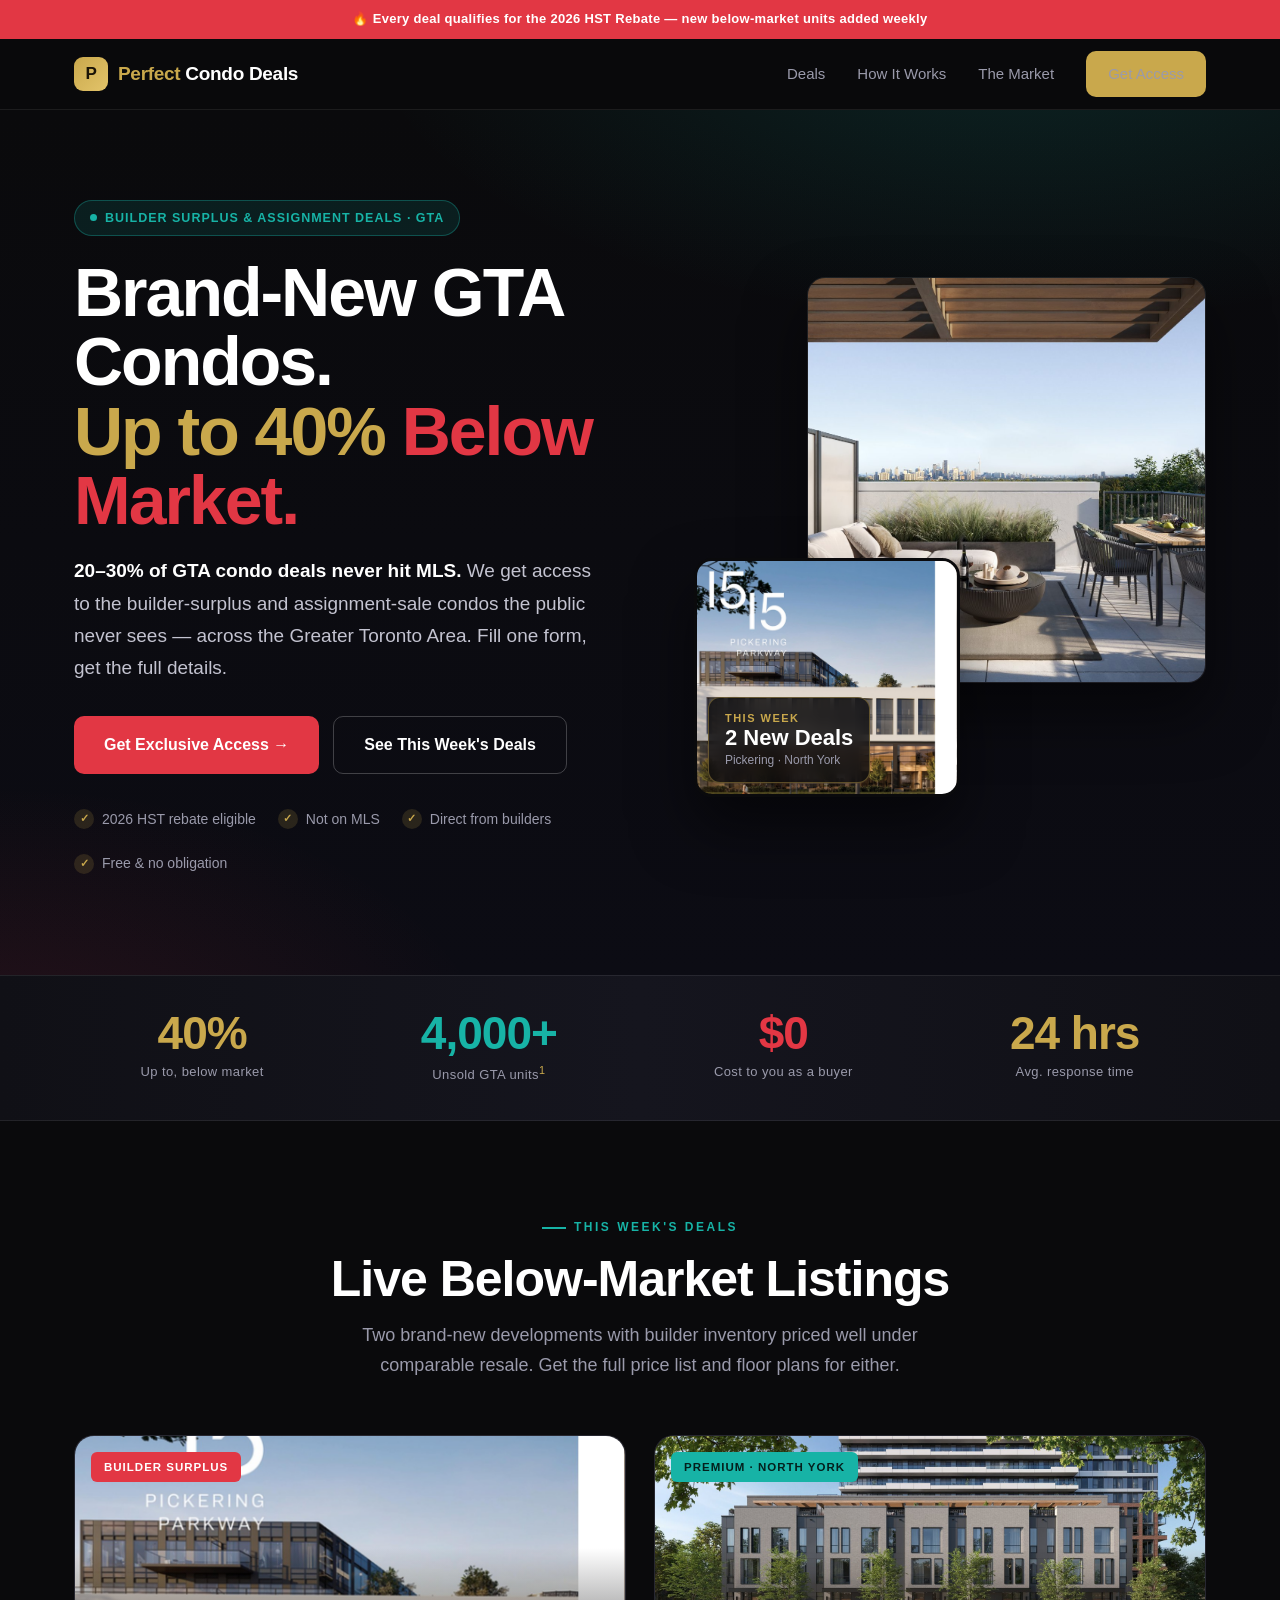
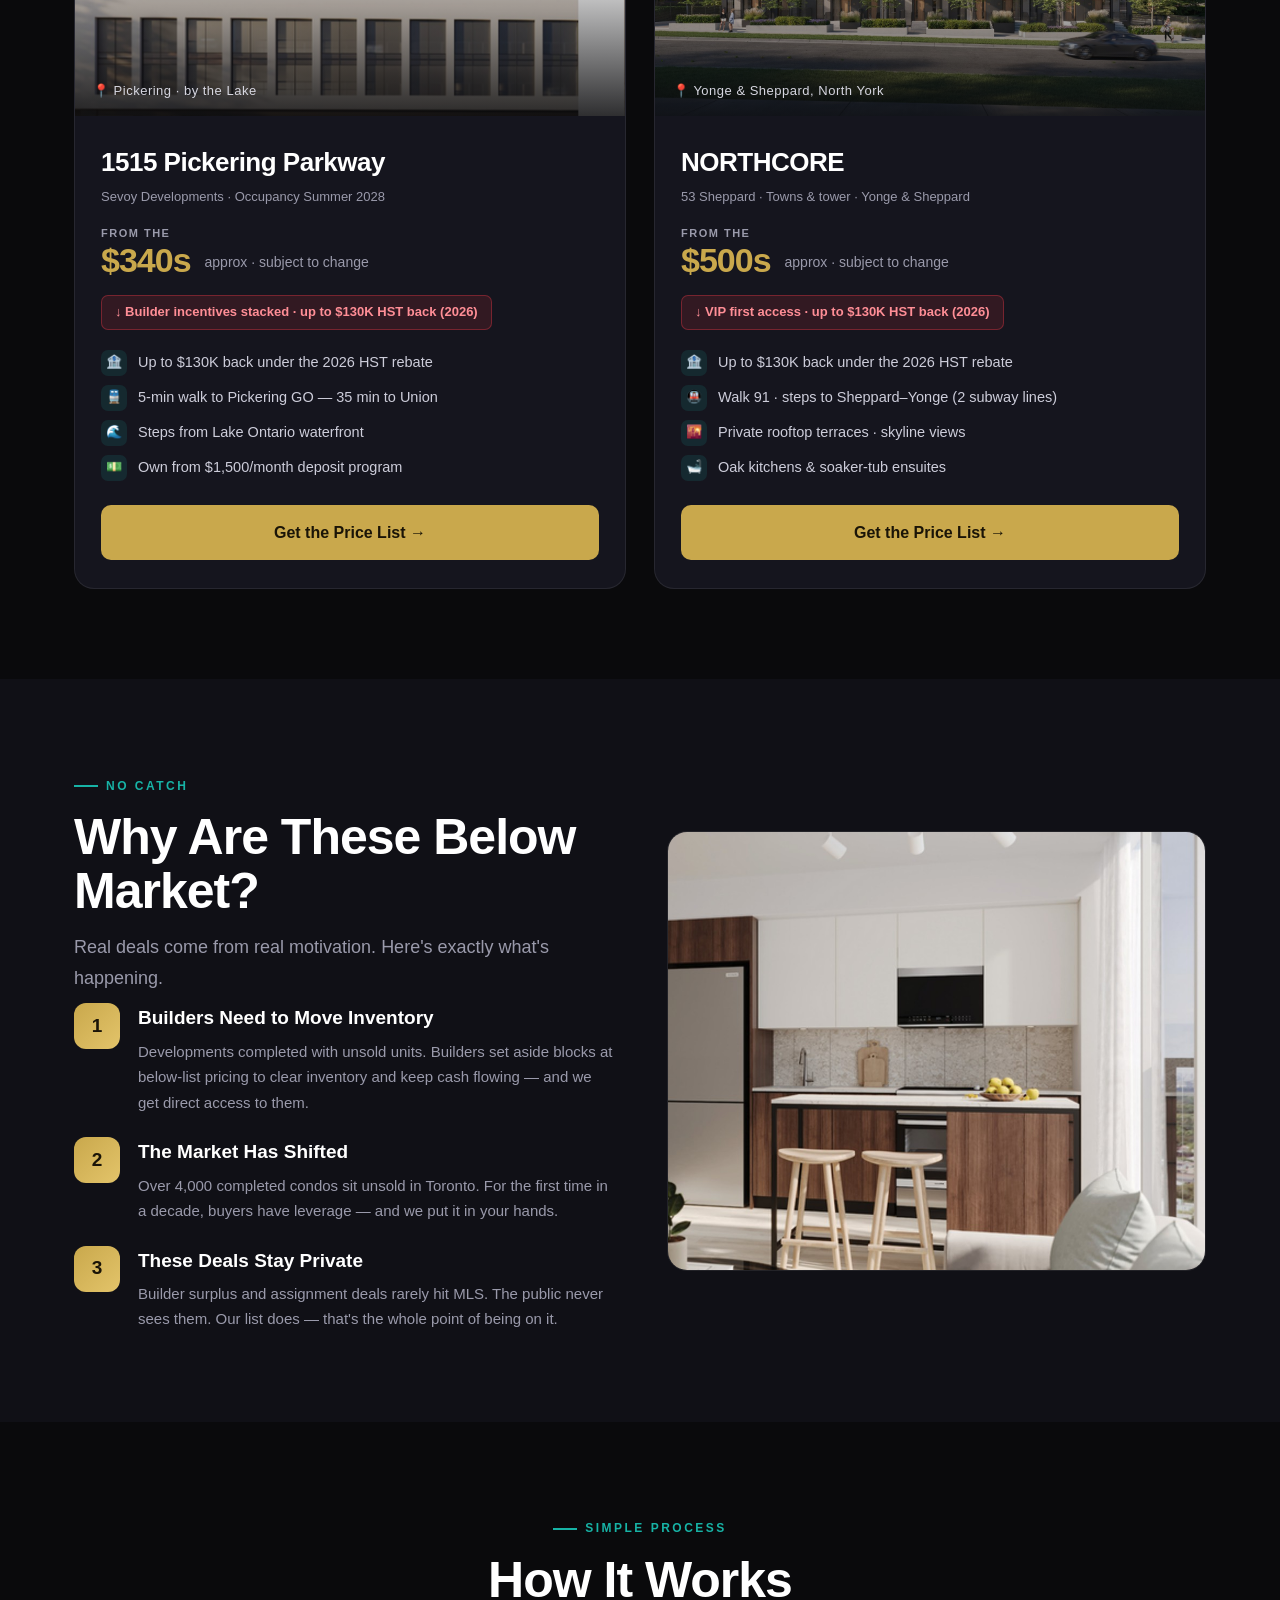
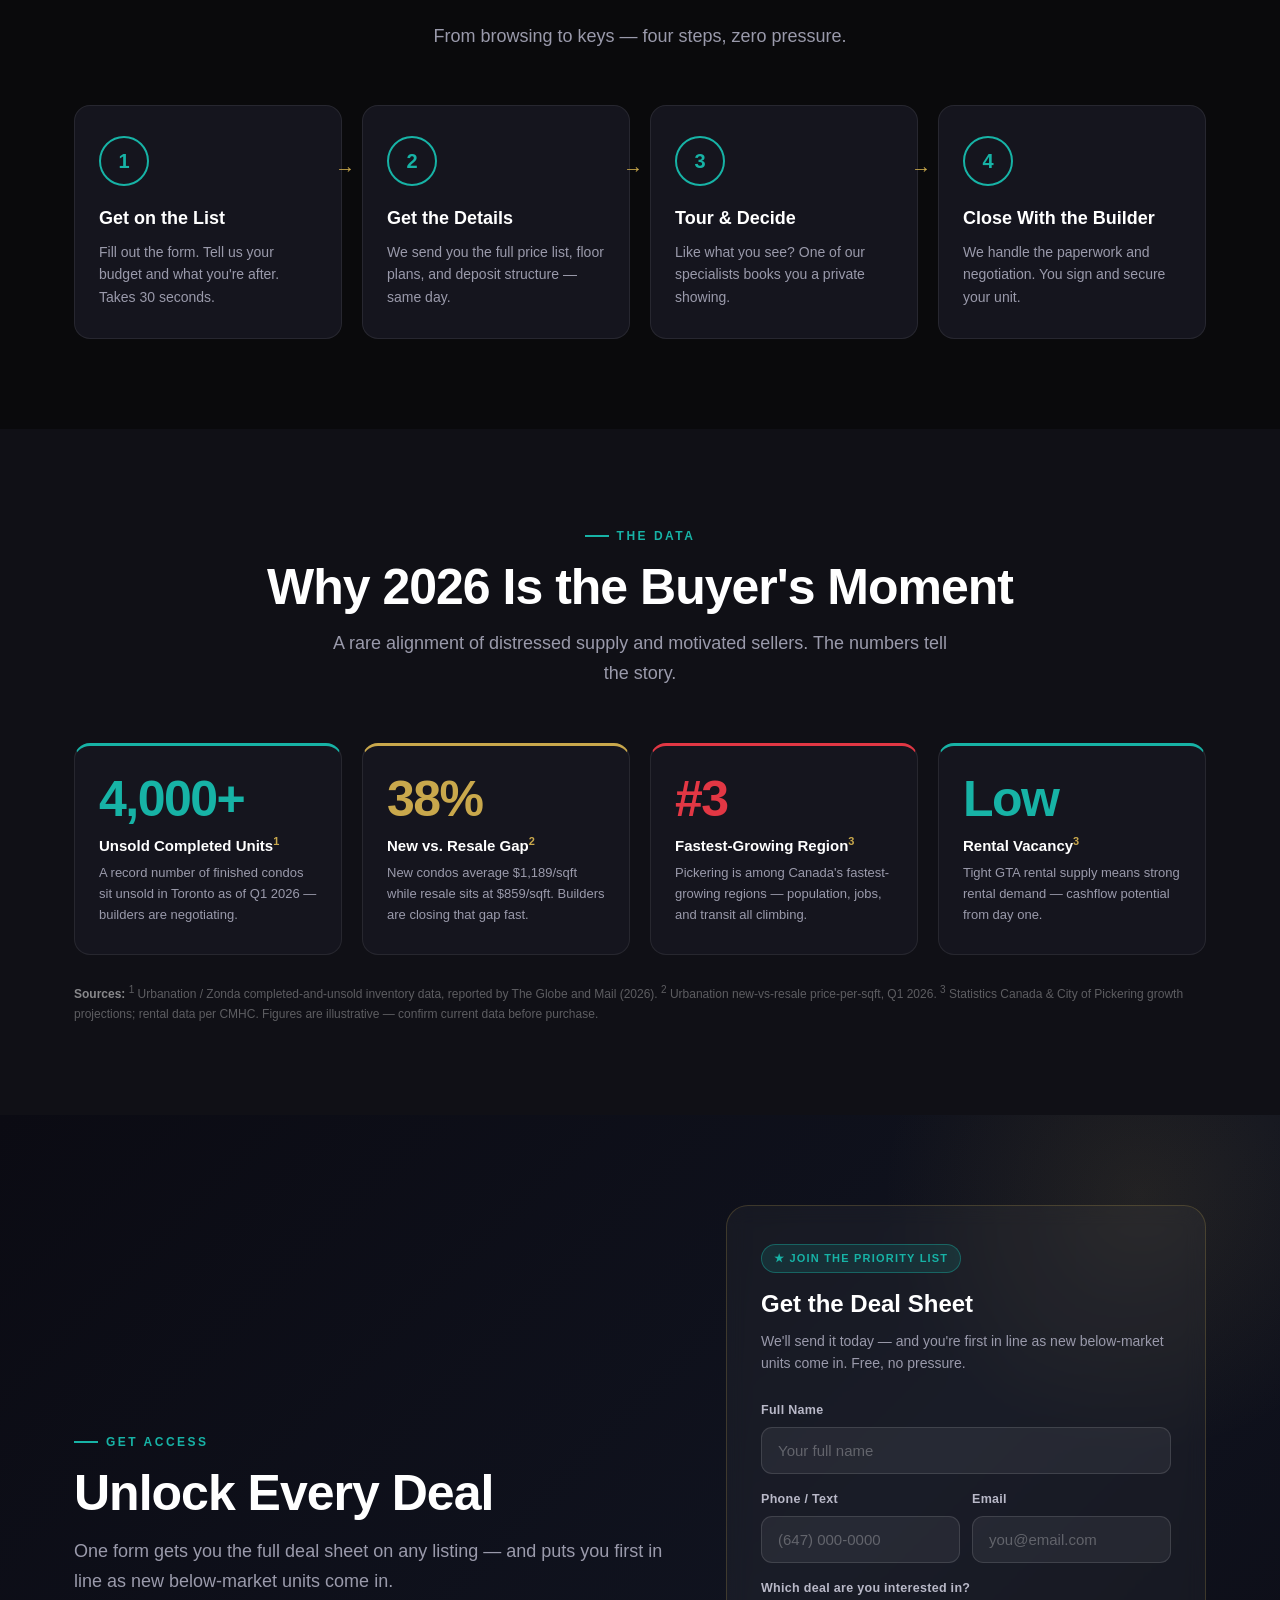
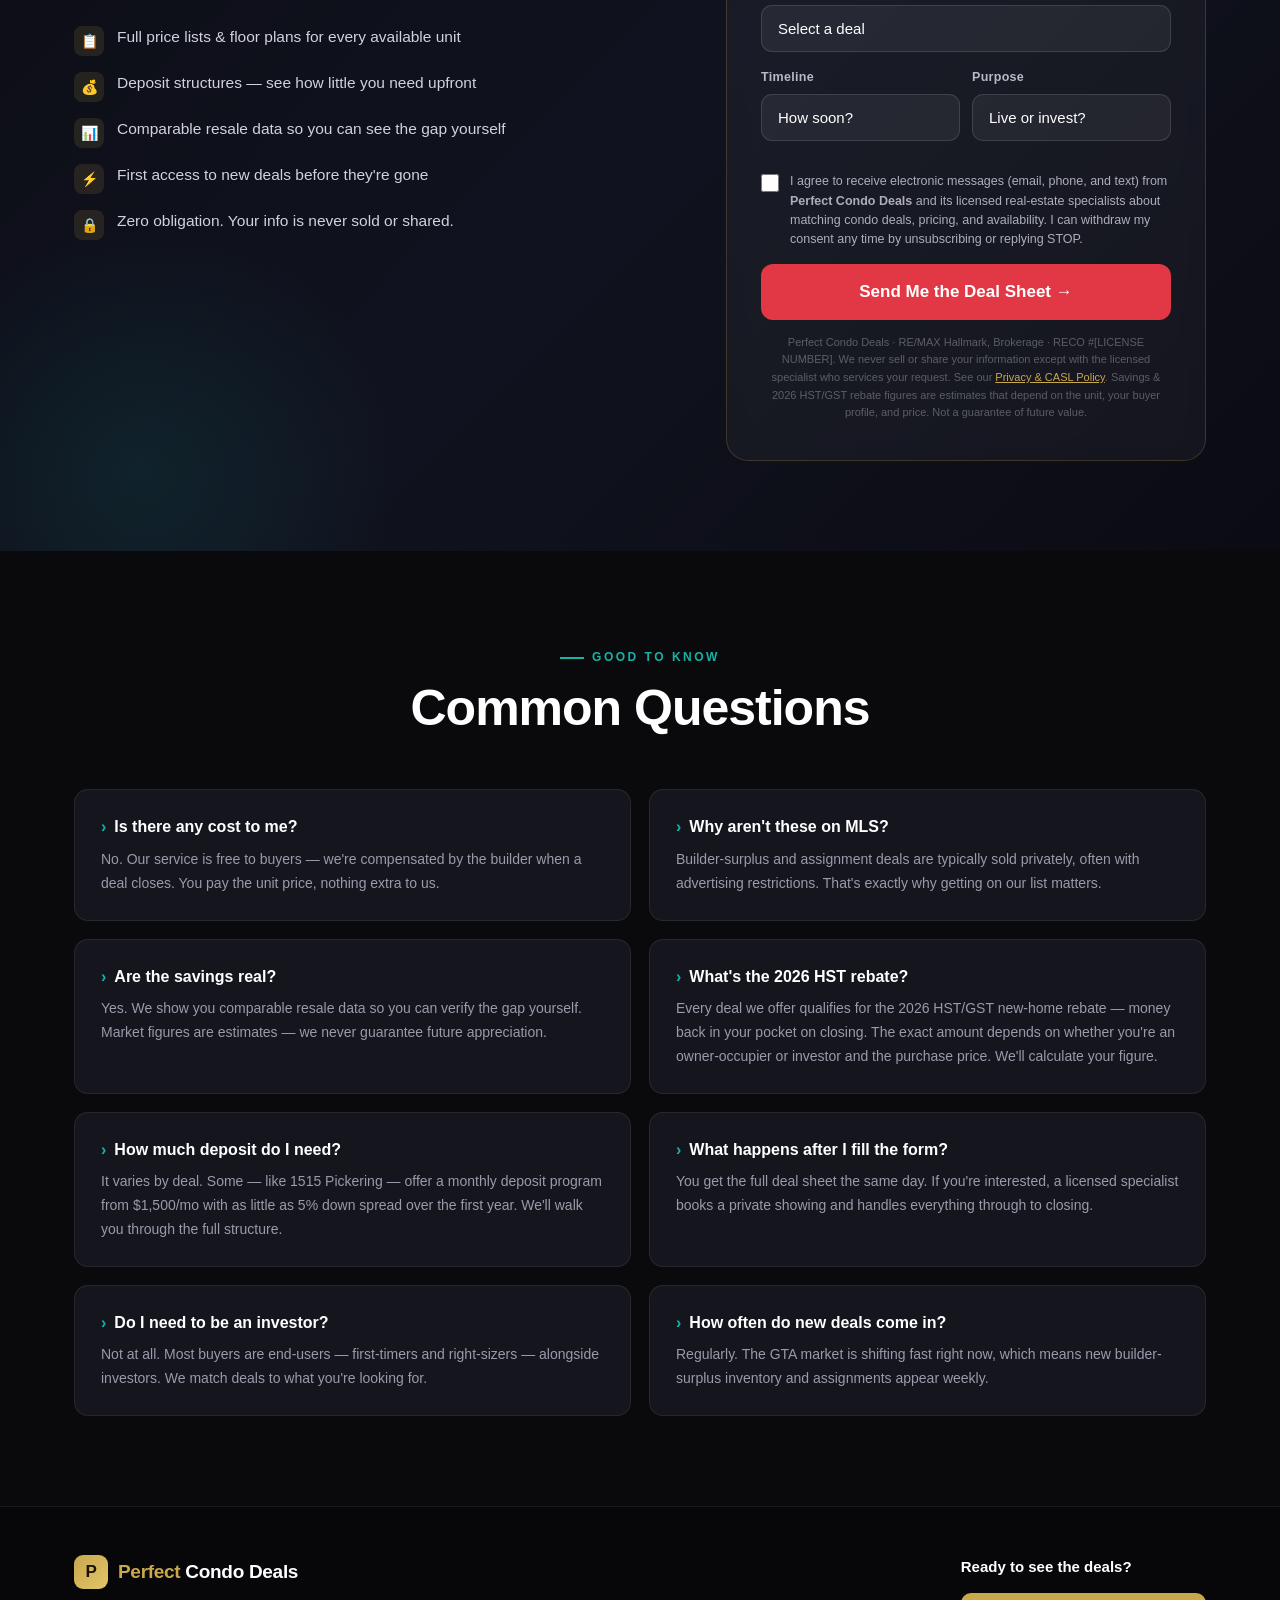
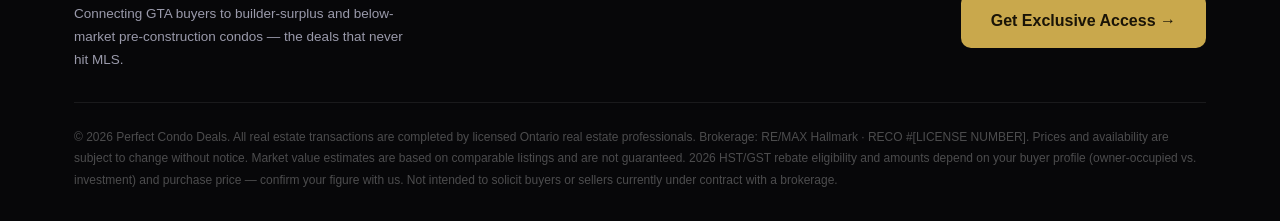
==== landing-page/index.html @ 6b85e64e "Deploy campaign landing pages under /landing-page/ Add self-contained landing pages (GTA lander, off" ====
<!DOCTYPE html>
<html lang="en">
<head>
<meta charset="UTF-8" />
<meta name="viewport" content="width=device-width, initial-scale=1.0" />
<title>Perfect Condo Deals — Brand-New GTA Condos Below Market</title>
<meta name="description" content="Builder-surplus and below-market pre-construction condos across the GTA. Get exclusive access to deals that never hit MLS. Prices up to 40% below market." />
<style>
  *,*::before,*::after{margin:0;padding:0;box-sizing:border-box}
  :root{
    --black:#0a0a0c;
    --ink:#101016;
    --panel:#15151e;
    --panel2:#1c1c27;
    --gold:#c9a84c;
    --gold-lt:#e3c46a;
    --teal:#17b3a6;
    --teal-dk:#0c7d73;
    --red:#e23744;
    --red-dk:#b81f2c;
    --white:#ffffff;
    --muted:#9a9aab;
    --line:rgba(255,255,255,0.08);
  }
  html{scroll-behavior:smooth}
  body{font-family:'Inter',-apple-system,BlinkMacSystemFont,'Segoe UI',Roboto,sans-serif;background:var(--black);color:var(--white);line-height:1.6;-webkit-font-smoothing:antialiased;overflow-x:hidden}
  a{text-decoration:none;color:inherit}
  img{display:block;max-width:100%}
  .wrap{max-width:1180px;margin:0 auto;padding:0 24px}

  /* ── kicker / titles ── */
  .kicker{display:inline-flex;align-items:center;gap:8px;font-size:12px;font-weight:700;letter-spacing:2.5px;text-transform:uppercase;color:var(--teal);margin-bottom:14px}
  .kicker::before{content:'';width:24px;height:2px;background:var(--teal)}
  h2.title{font-size:clamp(30px,4.5vw,50px);font-weight:800;letter-spacing:-1px;line-height:1.08;margin-bottom:14px}
  .lead{font-size:18px;color:var(--muted);max-width:640px;line-height:1.7}

  /* ── buttons ── */
  .btn{display:inline-flex;align-items:center;gap:10px;font-weight:700;font-size:16px;padding:15px 30px;border-radius:10px;cursor:pointer;border:none;transition:all .2s;white-space:nowrap}
  .btn-gold{background:var(--gold);color:#1a1407}
  .btn-gold:hover{background:var(--gold-lt);transform:translateY(-2px);box-shadow:0 12px 30px rgba(201,168,76,.3)}
  .btn-red{background:var(--red);color:#fff}
  .btn-red:hover{background:var(--red-dk);transform:translateY(-2px);box-shadow:0 12px 30px rgba(226,55,68,.35)}
  .btn-ghost{background:transparent;color:#fff;border:1.5px solid rgba(255,255,255,.22)}
  .btn-ghost:hover{border-color:#fff;background:rgba(255,255,255,.06)}

  /* ─────────── TOP BAR ─────────── */
  .topbar{background:var(--red);color:#fff;text-align:center;font-size:13px;font-weight:600;letter-spacing:.3px;padding:9px 20px}
  .topbar b{font-weight:800}

  /* ─────────── NAV ─────────── */
  nav{position:sticky;top:0;z-index:100;background:rgba(10,10,12,.82);backdrop-filter:blur(14px);border-bottom:1px solid var(--line)}
  .nav-in{display:flex;align-items:center;justify-content:space-between;height:70px}
  .logo{display:flex;align-items:center;gap:10px;font-weight:800;font-size:19px;letter-spacing:-.3px}
  .logo .mark{width:34px;height:34px;border-radius:9px;background:linear-gradient(135deg,var(--gold),var(--gold-lt));color:#1a1407;display:flex;align-items:center;justify-content:center;font-weight:900;font-size:17px}
  .logo .pc{color:var(--gold)}
  .nav-links{display:flex;align-items:center;gap:32px}
  .nav-links a{font-size:15px;color:var(--muted);font-weight:500;transition:color .15s}
  .nav-links a:hover{color:#fff}
  .nav-cta{padding:11px 22px;font-size:14px}
  @media(max-width:820px){.nav-links a:not(.nav-cta){display:none}}

  /* ─────────── HERO ─────────── */
  .hero{position:relative;padding:90px 0 100px;overflow:hidden}
  .hero::before{content:'';position:absolute;inset:0;background:
    radial-gradient(1100px 500px at 80% -10%,rgba(23,179,166,.16),transparent 60%),
    radial-gradient(900px 500px at 0% 110%,rgba(226,55,68,.12),transparent 55%),
    linear-gradient(180deg,var(--black),#0c0c14)}
  .hero-grid{position:relative;display:grid;grid-template-columns:1.05fr .95fr;gap:54px;align-items:center}
  .hero-badge{display:inline-flex;align-items:center;gap:8px;background:rgba(23,179,166,.12);border:1px solid rgba(23,179,166,.35);color:var(--teal);font-size:12.5px;font-weight:700;letter-spacing:1px;text-transform:uppercase;padding:7px 15px;border-radius:40px;margin-bottom:22px}
  .hero-badge .dot{width:7px;height:7px;border-radius:50%;background:var(--teal);animation:pulse 2s infinite}
  @keyframes pulse{0%,100%{opacity:1}50%{opacity:.35}}
  .hero h1{font-size:clamp(40px,6vw,68px);font-weight:900;line-height:1.02;letter-spacing:-2px;margin-bottom:20px}
  .hero h1 .hl{color:var(--gold)}
  .hero h1 .hl-red{color:var(--red)}
  .hero p.sub{font-size:19px;color:#c3c3d0;max-width:520px;margin-bottom:32px;line-height:1.7}
  .hero-ctas{display:flex;flex-wrap:wrap;gap:14px;margin-bottom:34px}
  .hero-trust{display:flex;flex-wrap:wrap;gap:22px}
  .ht{display:flex;align-items:center;gap:8px;font-size:14px;color:var(--muted)}
  .ht .ck{width:20px;height:20px;border-radius:50%;background:rgba(201,168,76,.16);color:var(--gold);display:flex;align-items:center;justify-content:center;font-size:11px;font-weight:800}

  /* hero visual: stacked images */
  .hero-visual{position:relative;height:520px}
  .hv-img{position:absolute;border-radius:18px;overflow:hidden;box-shadow:0 30px 60px rgba(0,0,0,.5);border:1px solid rgba(255,255,255,.08)}
  .hv-main{width:78%;height:78%;top:0;right:0}
  .hv-main img{width:100%;height:100%;object-fit:cover}
  .hv-sub{width:52%;height:46%;bottom:0;left:0;border:3px solid var(--black)}
  .hv-sub img{width:100%;height:100%;object-fit:cover}
  .hv-tag{position:absolute;bottom:14px;left:14px;z-index:3;background:rgba(10,10,12,.78);backdrop-filter:blur(8px);border:1px solid rgba(201,168,76,.4);border-radius:12px;padding:12px 16px}
  .hv-tag .t1{font-size:11px;letter-spacing:1.5px;text-transform:uppercase;color:var(--gold);font-weight:700}
  .hv-tag .t2{font-size:22px;font-weight:900;line-height:1}
  .hv-tag .t3{font-size:12px;color:var(--muted);margin-top:2px}

  /* ─────────── STATS STRIP ─────────── */
  .stats{background:linear-gradient(90deg,var(--ink),var(--panel),var(--ink));border-top:1px solid var(--line);border-bottom:1px solid var(--line)}
  .stats-in{display:flex;flex-wrap:wrap;justify-content:space-around;gap:24px;padding:34px 24px;max-width:1180px;margin:0 auto;text-align:center}
  .stat .n{font-size:clamp(30px,4vw,46px);font-weight:900;letter-spacing:-1px;line-height:1}
  .stat .n.gold{color:var(--gold)}.stat .n.teal{color:var(--teal)}.stat .n.red{color:var(--red)}
  .stat .l{font-size:13px;color:var(--muted);margin-top:6px;letter-spacing:.4px}

  /* ─────────── SECTION ─────────── */
  section.sec{padding:90px 0}
  .center{text-align:center;margin:0 auto 54px}
  .center .lead{margin:0 auto}
  .center .kicker{justify-content:center}

  /* ─────────── DEAL CARDS ─────────── */
  .deals{display:grid;grid-template-columns:1fr 1fr;gap:28px}
  .deal{background:var(--panel);border:1px solid var(--line);border-radius:20px;overflow:hidden;transition:transform .25s,border-color .25s;display:flex;flex-direction:column}
  .deal:hover{transform:translateY(-6px);border-color:rgba(201,168,76,.4)}
  .deal-img{position:relative;height:280px;overflow:hidden}
  .deal-img img{width:100%;height:100%;object-fit:cover;transition:transform .5s}
  .deal:hover .deal-img img{transform:scale(1.05)}
  .deal-img::after{content:'';position:absolute;inset:0;background:linear-gradient(180deg,transparent 40%,rgba(10,10,12,.85))}
  .deal-pill{position:absolute;top:16px;left:16px;z-index:2;background:var(--red);color:#fff;font-size:11.5px;font-weight:800;letter-spacing:1px;text-transform:uppercase;padding:6px 13px;border-radius:6px}
  .deal-pill.teal{background:var(--teal);color:#04201d}
  .deal-loc{position:absolute;bottom:14px;left:18px;z-index:2;font-size:13px;color:#d6d6e0;letter-spacing:.5px;display:flex;align-items:center;gap:6px}
  .deal-body{padding:26px 26px 28px;display:flex;flex-direction:column;flex:1}
  .deal-name{font-size:26px;font-weight:800;letter-spacing:-.5px;margin-bottom:4px}
  .deal-dev{font-size:13px;color:var(--muted);margin-bottom:20px}
  .deal-price-row{display:flex;align-items:flex-end;gap:14px;margin-bottom:18px}
  .deal-price{font-size:34px;font-weight:900;color:var(--gold);letter-spacing:-1px;line-height:1}
  .deal-price small{display:block;font-size:11px;letter-spacing:1.5px;text-transform:uppercase;color:var(--muted);font-weight:700;margin-bottom:4px}
  .deal-mkt{font-size:14px;color:var(--muted);padding-bottom:4px}
  .deal-mkt s{color:rgba(255,255,255,.35)}
  .deal-save{display:inline-block;background:rgba(226,55,68,.14);border:1px solid rgba(226,55,68,.4);color:#ff8e96;font-size:13px;font-weight:700;padding:6px 13px;border-radius:7px;margin-bottom:20px;align-self:flex-start}
  .deal-feats{display:flex;flex-direction:column;gap:9px;margin-bottom:24px}
  .deal-feat{display:flex;align-items:center;gap:11px;font-size:14.5px;color:#cdcdda}
  .deal-feat .fi{width:26px;height:26px;border-radius:7px;background:rgba(23,179,166,.13);color:var(--teal);display:flex;align-items:center;justify-content:center;font-size:13px;flex-shrink:0}
  .deal .btn{width:100%;justify-content:center;margin-top:auto}

  /* ─────────── WHY (split) ─────────── */
  .why-wrap{background:var(--ink)}
  .split{display:grid;grid-template-columns:1fr 1fr;gap:54px;align-items:center}
  .split-img{border-radius:20px;overflow:hidden;height:440px;position:relative;border:1px solid var(--line)}
  .split-img img{width:100%;height:100%;object-fit:cover}
  .why-list{display:flex;flex-direction:column;gap:22px;margin-top:10px}
  .why-item{display:flex;gap:18px}
  .why-num{flex-shrink:0;width:46px;height:46px;border-radius:12px;background:linear-gradient(135deg,var(--gold),var(--gold-lt));color:#1a1407;font-weight:900;font-size:19px;display:flex;align-items:center;justify-content:center}
  .why-item h3{font-size:19px;font-weight:700;margin-bottom:5px}
  .why-item p{font-size:15px;color:var(--muted);line-height:1.7}

  /* ─────────── HOW IT WORKS ─────────── */
  .steps{display:grid;grid-template-columns:repeat(4,1fr);gap:20px}
  .step{background:var(--panel);border:1px solid var(--line);border-radius:16px;padding:30px 24px;position:relative}
  .step .sn{width:50px;height:50px;border-radius:50%;border:2px solid var(--teal);color:var(--teal);font-weight:900;font-size:20px;display:flex;align-items:center;justify-content:center;margin-bottom:18px}
  .step h3{font-size:18px;font-weight:700;margin-bottom:8px}
  .step p{font-size:14px;color:var(--muted);line-height:1.6}
  .step .arr{position:absolute;top:46px;right:-14px;color:var(--gold);font-size:20px;z-index:2}
  @media(max-width:860px){.step .arr{display:none}}

  /* ─────────── MARKET ─────────── */
  .market-wrap{background:var(--ink)}
  .mkt-grid{display:grid;grid-template-columns:repeat(4,1fr);gap:20px}
  .mkt{background:var(--panel);border:1px solid var(--line);border-radius:16px;padding:28px 24px;border-top:3px solid var(--teal)}
  .mkt:nth-child(2){border-top-color:var(--gold)}
  .mkt:nth-child(3){border-top-color:var(--red)}
  .mkt:nth-child(4){border-top-color:var(--teal)}
  .mkt .mn{font-size:clamp(34px,4vw,50px);font-weight:900;letter-spacing:-1.5px;line-height:1;margin-bottom:10px}
  .mkt:nth-child(1) .mn{color:var(--teal)}.mkt:nth-child(2) .mn{color:var(--gold)}.mkt:nth-child(3) .mn{color:var(--red)}.mkt:nth-child(4) .mn{color:var(--teal)}
  .mkt h3{font-size:15px;font-weight:700;margin-bottom:8px;line-height:1.3}
  .mkt p{font-size:13px;color:var(--muted);line-height:1.6}
  .mkt sup{color:var(--gold);font-size:11px;font-weight:700}
  .sources{margin-top:26px;font-size:12px;color:rgba(255,255,255,.32);line-height:1.7}
  .sources b{color:rgba(255,255,255,.5)}

  /* ─────────── LEAD FORM ─────────── */
  .form-wrap{background:linear-gradient(135deg,#0b0b13,#10131f 55%,#0b0b13);position:relative;overflow:hidden}
  .form-wrap::before{content:'';position:absolute;top:-180px;right:-120px;width:520px;height:520px;background:radial-gradient(circle,rgba(201,168,76,.1),transparent 70%)}
  .form-wrap::after{content:'';position:absolute;bottom:-180px;left:-120px;width:520px;height:520px;background:radial-gradient(circle,rgba(23,179,166,.1),transparent 70%)}
  .form-grid{position:relative;display:grid;grid-template-columns:1fr 480px;gap:56px;align-items:center}
  .form-left h2{margin-bottom:16px}
  .form-benefits{display:flex;flex-direction:column;gap:15px;margin-top:28px}
  .fb{display:flex;align-items:flex-start;gap:13px;font-size:15.5px;color:#d2d2de}
  .fb .fbi{width:30px;height:30px;border-radius:8px;background:rgba(201,168,76,.13);color:var(--gold);display:flex;align-items:center;justify-content:center;font-size:14px;flex-shrink:0;margin-top:1px}
  .card{background:rgba(255,255,255,.04);border:1px solid rgba(201,168,76,.22);border-radius:22px;padding:38px 34px;backdrop-filter:blur(10px)}
  .card h3{font-size:24px;font-weight:800;margin-bottom:6px}
  .card .cs{font-size:14px;color:var(--muted);margin-bottom:26px}
  .fg{margin-bottom:15px}
  .fg label{display:block;font-size:12.5px;font-weight:600;color:#b9b9c8;margin-bottom:7px;letter-spacing:.3px}
  .fg input,.fg select{width:100%;background:rgba(255,255,255,.06);border:1px solid rgba(255,255,255,.12);border-radius:11px;padding:14px 16px;font-size:15px;color:#fff;outline:none;transition:border-color .15s;-webkit-appearance:none}
  .fg input::placeholder{color:rgba(255,255,255,.28)}
  .fg input:focus,.fg select:focus{border-color:var(--gold);background:rgba(255,255,255,.09)}
  .fg select option{background:#15151e}
  .frow{display:grid;grid-template-columns:1fr 1fr;gap:12px}
  .submit{width:100%;background:var(--red);color:#fff;font-size:17px;font-weight:800;padding:18px;border:none;border-radius:12px;cursor:pointer;transition:all .2s;margin-top:8px}
  .submit:hover{background:var(--red-dk);transform:translateY(-2px);box-shadow:0 12px 30px rgba(226,55,68,.35)}
  .fine{font-size:11px;color:rgba(255,255,255,.3);text-align:center;margin-top:14px;line-height:1.6}
  .fine a{color:var(--gold);text-decoration:underline}
  .consent{display:flex;align-items:flex-start;gap:11px;margin:16px 0 6px;font-size:12.5px;color:#aeaebd;line-height:1.55}
  .consent input{width:18px;height:18px;flex-shrink:0;margin-top:2px;accent-color:var(--gold);cursor:pointer}
  .consent label{cursor:pointer}
  #ty{display:none;text-align:center;padding:30px 10px}
  #ty .i{font-size:50px;margin-bottom:14px}
  #ty h3{font-size:27px;font-weight:900;color:var(--gold);margin-bottom:10px}
  #ty p{color:var(--muted);font-size:16px;line-height:1.7}

  /* ─────────── FAQ ─────────── */
  .faq{display:grid;grid-template-columns:1fr 1fr;gap:18px}
  .qa{background:var(--panel);border:1px solid var(--line);border-radius:14px;padding:24px 26px}
  .qa h4{font-size:16px;font-weight:700;margin-bottom:8px;color:#fff}
  .qa h4::before{content:'›';color:var(--teal);font-weight:900;margin-right:8px}
  .qa p{font-size:14px;color:var(--muted);line-height:1.7}

  /* ─────────── FOOTER ─────────── */
  footer{background:#070709;border-top:1px solid var(--line);padding:48px 0 30px}
  .foot-top{display:flex;justify-content:space-between;flex-wrap:wrap;gap:30px;padding-bottom:30px;border-bottom:1px solid var(--line)}
  .foot-brand{max-width:330px}
  .foot-brand .logo{margin-bottom:14px}
  .foot-brand p{font-size:13.5px;color:var(--muted);line-height:1.7}
  .foot-cta h4{font-size:15px;color:#fff;margin-bottom:14px;font-weight:700}
  .foot-fine{padding-top:24px;font-size:12px;color:rgba(255,255,255,.28);line-height:1.8}

  /* ─────────── STICKY MOBILE ─────────── */
  .sticky{display:none;position:fixed;bottom:0;left:0;right:0;background:var(--black);border-top:1px solid rgba(201,168,76,.25);padding:12px 16px;z-index:200}
  .sticky a{display:block;text-align:center;background:var(--red);color:#fff;font-weight:800;font-size:16px;padding:15px;border-radius:11px}

  @media(max-width:920px){
    .hero-grid{grid-template-columns:1fr;gap:40px}
    .hero-visual{height:380px;max-width:520px}
    .deals{grid-template-columns:1fr}
    .split{grid-template-columns:1fr;gap:32px}
    .split-img{height:320px;order:-1}
    .steps{grid-template-columns:1fr 1fr}
    .mkt-grid{grid-template-columns:1fr 1fr}
    .form-grid{grid-template-columns:1fr;gap:36px}
    .faq{grid-template-columns:1fr}
    .sticky{display:block}
    body{padding-bottom:74px}
  }
  @media(max-width:560px){
    .steps{grid-template-columns:1fr}.mkt-grid{grid-template-columns:1fr}
    .frow{grid-template-columns:1fr}
    .hero-visual{height:330px}
  }
</style>
</head>
<body>

<!-- TOP BAR -->
<div class="topbar">🔥 <b>Every deal qualifies for the 2026 HST Rebate</b> — new below-market units added weekly</div>

<!-- NAV -->
<nav>
  <div class="wrap nav-in">
    <a class="logo" href="#top"><span class="mark">P</span><span><span class="pc">Perfect</span> Condo Deals</span></a>
    <div class="nav-links">
      <a href="#deals">Deals</a>
      <a href="#how">How It Works</a>
      <a href="#market">The Market</a>
      <a href="#access" class="btn btn-gold nav-cta">Get Access</a>
    </div>
  </div>
</nav>

<!-- HERO -->
<header class="hero" id="top">
  <div class="wrap hero-grid">
    <div class="hero-left">
      <div class="hero-badge"><span class="dot"></span> Builder Surplus &amp; Assignment Deals · GTA</div>
      <h1>Brand-New GTA Condos.<br><span class="hl">Up to 40%</span> <span class="hl-red">Below Market.</span></h1>
      <p class="sub"><b style="color:#fff">20–30% of GTA condo deals never hit MLS.</b> We get access to the builder-surplus and assignment-sale condos the public never sees — across the Greater Toronto Area. Fill one form, get the full details.</p>
      <div class="hero-ctas">
        <a href="#access" class="btn btn-red">Get Exclusive Access →</a>
        <a href="#deals" class="btn btn-ghost">See This Week's Deals</a>
      </div>
      <div class="hero-trust">
        <div class="ht"><span class="ck">✓</span> 2026 HST rebate eligible</div>
        <div class="ht"><span class="ck">✓</span> Not on MLS</div>
        <div class="ht"><span class="ck">✓</span> Direct from builders</div>
        <div class="ht"><span class="ck">✓</span> Free &amp; no obligation</div>
      </div>
    </div>
    <div class="hero-visual">
      <div class="hv-img hv-main"><img src="img/northcore-rooftop.jpg" alt="Condo rooftop terrace with Toronto skyline" /></div>
      <div class="hv-img hv-sub"><img src="img/1515-exterior.jpg" alt="1515 Pickering Parkway building" /></div>
      <div class="hv-tag">
        <div class="t1">This Week</div>
        <div class="t2">2 New Deals</div>
        <div class="t3">Pickering · North York</div>
      </div>
    </div>
  </div>
</header>

<!-- STATS -->
<div class="stats">
  <div class="stats-in">
    <div class="stat"><div class="n gold">40%</div><div class="l">Up to, below market</div></div>
    <div class="stat"><div class="n teal">4,000+</div><div class="l">Unsold GTA units<sup style="color:var(--gold)">1</sup></div></div>
    <div class="stat"><div class="n red">$0</div><div class="l">Cost to you as a buyer</div></div>
    <div class="stat"><div class="n gold">24 hrs</div><div class="l">Avg. response time</div></div>
  </div>
</div>

<!-- DEALS -->
<section class="sec" id="deals">
  <div class="wrap">
    <div class="center">
      <span class="kicker">This Week's Deals</span>
      <h2 class="title">Live Below-Market Listings</h2>
      <p class="lead">Two brand-new developments with builder inventory priced well under comparable resale. Get the full price list and floor plans for either.</p>
    </div>
    <div class="deals">

      <!-- DEAL 1: 1515 Pickering -->
      <div class="deal">
        <div class="deal-img">
          <span class="deal-pill">Builder Surplus</span>
          <img src="img/1515-exterior.jpg" alt="1515 Pickering Parkway" />
          <span class="deal-loc">📍 Pickering · by the Lake</span>
        </div>
        <div class="deal-body">
          <div class="deal-name">1515 Pickering Parkway</div>
          <div class="deal-dev">Sevoy Developments · Occupancy Summer 2028</div>
          <div class="deal-price-row">
            <div class="deal-price"><small>From the</small>$340s</div>
            <div class="deal-mkt">approx · subject to change</div>
          </div>
          <span class="deal-save">↓ Builder incentives stacked · up to $130K HST back (2026)</span>
          <div class="deal-feats">
            <div class="deal-feat"><span class="fi">🏦</span> Up to $130K back under the 2026 HST rebate</div>
            <div class="deal-feat"><span class="fi">🚆</span> 5-min walk to Pickering GO — 35 min to Union</div>
            <div class="deal-feat"><span class="fi">🌊</span> Steps from Lake Ontario waterfront</div>
            <div class="deal-feat"><span class="fi">💵</span> Own from $1,500/month deposit program</div>
          </div>
          <a href="#access" class="btn btn-gold" onclick="setDeal('1515 Pickering Parkway')">Get the Price List →</a>
        </div>
      </div>

      <!-- DEAL 2: NORTHCORE -->
      <div class="deal">
        <div class="deal-img">
          <span class="deal-pill teal">Premium · North York</span>
          <img src="img/northcore-townhome.jpg" alt="NORTHCORE 53 Sheppard" />
          <span class="deal-loc">📍 Yonge &amp; Sheppard, North York</span>
        </div>
        <div class="deal-body">
          <div class="deal-name">NORTHCORE</div>
          <div class="deal-dev">53 Sheppard · Towns &amp; tower · Yonge &amp; Sheppard</div>
          <div class="deal-price-row">
            <div class="deal-price"><small>From the</small>$500s</div>
            <div class="deal-mkt">approx · subject to change</div>
          </div>
          <span class="deal-save">↓ VIP first access · up to $130K HST back (2026)</span>
          <div class="deal-feats">
            <div class="deal-feat"><span class="fi">🏦</span> Up to $130K back under the 2026 HST rebate</div>
            <div class="deal-feat"><span class="fi">🚇</span> Walk 91 · steps to Sheppard–Yonge (2 subway lines)</div>
            <div class="deal-feat"><span class="fi">🌇</span> Private rooftop terraces · skyline views</div>
            <div class="deal-feat"><span class="fi">🛁</span> Oak kitchens &amp; soaker-tub ensuites</div>
          </div>
          <a href="#access" class="btn btn-gold" onclick="setDeal('NORTHCORE 53 Sheppard')">Get the Price List →</a>
        </div>
      </div>

    </div>
  </div>
</section>

<!-- WHY BELOW MARKET -->
<section class="sec why-wrap">
  <div class="wrap split">
    <div>
      <span class="kicker">No Catch</span>
      <h2 class="title">Why Are These Below Market?</h2>
      <p class="lead" style="margin-bottom:8px">Real deals come from real motivation. Here's exactly what's happening.</p>
      <div class="why-list">
        <div class="why-item">
          <div class="why-num">1</div>
          <div><h3>Builders Need to Move Inventory</h3><p>Developments completed with unsold units. Builders set aside blocks at below-list pricing to clear inventory and keep cash flowing — and we get direct access to them.</p></div>
        </div>
        <div class="why-item">
          <div class="why-num">2</div>
          <div><h3>The Market Has Shifted</h3><p>Over 4,000 completed condos sit unsold in Toronto. For the first time in a decade, buyers have leverage — and we put it in your hands.</p></div>
        </div>
        <div class="why-item">
          <div class="why-num">3</div>
          <div><h3>These Deals Stay Private</h3><p>Builder surplus and assignment deals rarely hit MLS. The public never sees them. Our list does — that's the whole point of being on it.</p></div>
        </div>
      </div>
    </div>
    <div class="split-img"><img src="img/1515-kitchen.jpg" alt="Modern condo interior" /></div>
  </div>
</section>

<!-- HOW IT WORKS -->
<section class="sec" id="how">
  <div class="wrap">
    <div class="center">
      <span class="kicker">Simple Process</span>
      <h2 class="title">How It Works</h2>
      <p class="lead">From browsing to keys — four steps, zero pressure.</p>
    </div>
    <div class="steps">
      <div class="step"><div class="sn">1</div><h3>Get on the List</h3><p>Fill out the form. Tell us your budget and what you're after. Takes 30 seconds.</p><span class="arr">→</span></div>
      <div class="step"><div class="sn">2</div><h3>Get the Details</h3><p>We send you the full price list, floor plans, and deposit structure — same day.</p><span class="arr">→</span></div>
      <div class="step"><div class="sn">3</div><h3>Tour &amp; Decide</h3><p>Like what you see? One of our specialists books you a private showing.</p><span class="arr">→</span></div>
      <div class="step"><div class="sn">4</div><h3>Close With the Builder</h3><p>We handle the paperwork and negotiation. You sign and secure your unit.</p></div>
    </div>
  </div>
</section>

<!-- MARKET -->
<section class="sec market-wrap" id="market">
  <div class="wrap">
    <div class="center">
      <span class="kicker">The Data</span>
      <h2 class="title">Why 2026 Is the Buyer's Moment</h2>
      <p class="lead">A rare alignment of distressed supply and motivated sellers. The numbers tell the story.</p>
    </div>
    <div class="mkt-grid">
      <div class="mkt"><div class="mn">4,000+</div><h3>Unsold Completed Units<sup>1</sup></h3><p>A record number of finished condos sit unsold in Toronto as of Q1 2026 — builders are negotiating.</p></div>
      <div class="mkt"><div class="mn">38%</div><h3>New vs. Resale Gap<sup>2</sup></h3><p>New condos average $1,189/sqft while resale sits at $859/sqft. Builders are closing that gap fast.</p></div>
      <div class="mkt"><div class="mn">#3</div><h3>Fastest-Growing Region<sup>3</sup></h3><p>Pickering is among Canada's fastest-growing regions — population, jobs, and transit all climbing.</p></div>
      <div class="mkt"><div class="mn">Low</div><h3>Rental Vacancy<sup>3</sup></h3><p>Tight GTA rental supply means strong rental demand — cashflow potential from day one.</p></div>
    </div>
    <p class="sources">
      <b>Sources:</b>
      <sup>1</sup> Urbanation / Zonda completed-and-unsold inventory data, reported by The Globe and Mail (2026).
      <sup>2</sup> Urbanation new-vs-resale price-per-sqft, Q1 2026.
      <sup>3</sup> Statistics Canada &amp; City of Pickering growth projections; rental data per CMHC. Figures are illustrative — confirm current data before purchase.
    </p>
  </div>
</section>

<!-- LEAD FORM -->
<section class="sec form-wrap" id="access">
  <div class="wrap form-grid">
    <div class="form-left">
      <span class="kicker">Get Access</span>
      <h2 class="title">Unlock Every Deal</h2>
      <p class="lead">One form gets you the full deal sheet on any listing — and puts you first in line as new below-market units come in.</p>
      <div class="form-benefits">
        <div class="fb"><span class="fbi">📋</span> Full price lists &amp; floor plans for every available unit</div>
        <div class="fb"><span class="fbi">💰</span> Deposit structures — see how little you need upfront</div>
        <div class="fb"><span class="fbi">📊</span> Comparable resale data so you can see the gap yourself</div>
        <div class="fb"><span class="fbi">⚡</span> First access to new deals before they're gone</div>
        <div class="fb"><span class="fbi">🔒</span> Zero obligation. Your info is never sold or shared.</div>
      </div>
    </div>
    <div class="card">
      <div id="form-box">
        <span style="display:inline-block;background:rgba(23,179,166,.14);border:1px solid rgba(23,179,166,.4);color:var(--teal);font-size:11px;font-weight:700;letter-spacing:1.2px;text-transform:uppercase;padding:5px 12px;border-radius:30px;margin-bottom:12px">★ Join the Priority List</span>
        <h3>Get the Deal Sheet</h3>
        <p class="cs">We'll send it today — and you're first in line as new below-market units come in. Free, no pressure.</p>
        <form id="lead" onsubmit="submitLead(event)">
          <div class="fg"><label>Full Name</label><input type="text" name="name" placeholder="Your full name" required autocomplete="name" /></div>
          <div class="frow">
            <div class="fg"><label>Phone / Text</label><input type="tel" name="phone" placeholder="(647) 000-0000" required autocomplete="tel" /></div>
            <div class="fg"><label>Email</label><input type="email" name="email" placeholder="you@email.com" required autocomplete="email" /></div>
          </div>
          <div class="fg"><label>Which deal are you interested in?</label>
            <select name="deal" id="deal-select" required>
              <option value="" disabled selected>Select a deal</option>
              <option>1515 Pickering Parkway</option>
              <option>NORTHCORE 53 Sheppard</option>
              <option>Both / Show me everything</option>
            </select>
          </div>
          <div class="frow">
            <div class="fg"><label>Timeline</label>
              <select name="timeline" required>
                <option value="" disabled selected>How soon?</option>
                <option value="asap">ASAP — I'm ready</option>
                <option value="3mo">Within 3 months</option>
                <option value="6mo">Within 6 months</option>
                <option value="browsing">Just exploring</option>
              </select>
            </div>
            <div class="fg"><label>Purpose</label>
              <select name="intent" required>
                <option value="" disabled selected>Live or invest?</option>
                <option value="live">To live in</option>
                <option value="invest">Investment</option>
                <option value="either">Either</option>
              </select>
            </div>
          </div>
          <!-- CASL EXPRESS CONSENT (required) -->
          <div class="consent">
            <input type="checkbox" id="consent" name="consent" required />
            <label for="consent">I agree to receive electronic messages (email, phone, and text) from <b>Perfect Condo Deals</b> and its licensed real-estate specialists about matching condo deals, pricing, and availability. I can withdraw my consent any time by unsubscribing or replying STOP.</label>
          </div>
          <button type="submit" class="submit">Send Me the Deal Sheet →</button>
        </form>
        <p class="fine">
          Perfect Condo Deals · RE/MAX Hallmark, Brokerage · RECO #[LICENSE NUMBER].
          We never sell or share your information except with the licensed specialist who services your request. See our <a href="../privacy.html">Privacy &amp; CASL Policy</a>.
          Savings &amp; 2026 HST/GST rebate figures are estimates that depend on the unit, your buyer profile, and price. Not a guarantee of future value.
        </p>
      </div>
      <div id="ty">
        <div class="i">✅</div>
        <h3>You're on the list.</h3>
        <p>One of our specialists will reach out within 24 hours with the full deal sheet, floor plans, and deposit breakdown.</p>
      </div>
    </div>
  </div>
</section>

<!-- FAQ -->
<section class="sec" id="faq">
  <div class="wrap">
    <div class="center">
      <span class="kicker">Good to Know</span>
      <h2 class="title">Common Questions</h2>
    </div>
    <div class="faq">
      <div class="qa"><h4>Is there any cost to me?</h4><p>No. Our service is free to buyers — we're compensated by the builder when a deal closes. You pay the unit price, nothing extra to us.</p></div>
      <div class="qa"><h4>Why aren't these on MLS?</h4><p>Builder-surplus and assignment deals are typically sold privately, often with advertising restrictions. That's exactly why getting on our list matters.</p></div>
      <div class="qa"><h4>Are the savings real?</h4><p>Yes. We show you comparable resale data so you can verify the gap yourself. Market figures are estimates — we never guarantee future appreciation.</p></div>
      <div class="qa"><h4>What's the 2026 HST rebate?</h4><p>Every deal we offer qualifies for the 2026 HST/GST new-home rebate — money back in your pocket on closing. The exact amount depends on whether you're an owner-occupier or investor and the purchase price. We'll calculate your figure.</p></div>
      <div class="qa"><h4>How much deposit do I need?</h4><p>It varies by deal. Some — like 1515 Pickering — offer a monthly deposit program from $1,500/mo with as little as 5% down spread over the first year. We'll walk you through the full structure.</p></div>
      <div class="qa"><h4>What happens after I fill the form?</h4><p>You get the full deal sheet the same day. If you're interested, a licensed specialist books a private showing and handles everything through to closing.</p></div>
      <div class="qa"><h4>Do I need to be an investor?</h4><p>Not at all. Most buyers are end-users — first-timers and right-sizers — alongside investors. We match deals to what you're looking for.</p></div>
      <div class="qa"><h4>How often do new deals come in?</h4><p>Regularly. The GTA market is shifting fast right now, which means new builder-surplus inventory and assignments appear weekly.</p></div>
    </div>
  </div>
</section>

<!-- FOOTER -->
<footer>
  <div class="wrap">
    <div class="foot-top">
      <div class="foot-brand">
        <a class="logo" href="#top"><span class="mark">P</span><span><span class="pc">Perfect</span> Condo Deals</span></a>
        <p>Connecting GTA buyers to builder-surplus and below-market pre-construction condos — the deals that never hit MLS.</p>
      </div>
      <div class="foot-cta">
        <h4>Ready to see the deals?</h4>
        <a href="#access" class="btn btn-gold">Get Exclusive Access →</a>
      </div>
    </div>
    <p class="foot-fine">
      &copy; 2026 Perfect Condo Deals. All real estate transactions are completed by licensed Ontario real estate professionals. Brokerage: RE/MAX Hallmark · RECO #[LICENSE NUMBER].
      Prices and availability are subject to change without notice. Market value estimates are based on comparable listings and are not guaranteed. 2026 HST/GST rebate eligibility and amounts depend on your buyer profile (owner-occupied vs. investment) and purchase price — confirm your figure with us. Not intended to solicit buyers or sellers currently under contract with a brokerage.
    </p>
  </div>
</footer>

<!-- STICKY MOBILE -->
<div class="sticky"><a href="#access">Get Exclusive Access →</a></div>

<script>
  function setDeal(name){
    var sel=document.getElementById('deal-select');
    for(var i=0;i<sel.options.length;i++){if(sel.options[i].value===name||sel.options[i].text===name){sel.selectedIndex=i;break;}}
  }
  function qp(k){return new URLSearchParams(location.search).get(k)||'';}
  function submitLead(e){
    e.preventDefault();
    var f=e.target;
    var consentEl=document.getElementById('consent');
    if(!consentEl.checked){consentEl.focus();return;} // CASL: express consent required
    var consentText="I agree to receive electronic messages (email, phone, and text) from Perfect Condo Deals and its licensed real-estate specialists about matching condo deals, pricing, and availability. I can withdraw my consent any time by unsubscribing or replying STOP.";
    var data={name:f.name.value,phone:f.phone.value,email:f.email.value,deal:f.deal.value,timeline:f.timeline.value,intent:f.intent.value,
      consent:true,consentText:consentText,consentTimestamp:new Date().toISOString(),
      source:'home',page:location.href,referrer:document.referrer,
      utm_source:qp('utm_source'),utm_medium:qp('utm_medium'),utm_campaign:qp('utm_campaign'),utm_content:qp('utm_content'),utm_term:qp('utm_term'),
      gclid:qp('gclid'),fbclid:qp('fbclid'),timestamp:new Date().toISOString()};

    // === CRM WEBHOOK — wire this to your CRM / automation ===
    // Works with GoHighLevel, HubSpot, Zapier, Make, or a Google Apps Script endpoint.
    // Replace the URL below, then uncomment:
    /*
    fetch('https://YOUR_CRM_WEBHOOK_URL', {
      method:'POST', headers:{'Content-Type':'application/json'},
      body:JSON.stringify(data)
    });
    */

    // Fallback so no lead is ever lost while the CRM is being wired up:
    var body=encodeURIComponent(Object.entries(data).map(function(kv){return kv[0]+': '+kv[1]}).join('\n'));
    window.open('mailto:[LEADS_EMAIL]?subject='+encodeURIComponent('New Lead — '+data.deal)+'&body='+body,'_blank');

    document.getElementById('form-box').style.display='none';
    document.getElementById('ty').style.display='block';

    if(typeof gtag!=='undefined')gtag('event','conversion',{send_to:'AW-XXXX/LABEL'});
    if(typeof fbq!=='undefined')fbq('track','Lead');
  }
  document.querySelectorAll('a[href^="#"]').forEach(function(a){a.addEventListener('click',function(e){var t=document.querySelector(a.getAttribute('href'));if(t){e.preventDefault();t.scrollIntoView({behavior:'smooth',block:'start'});}});});
</script>

<!--
══════════ BEFORE GOING LIVE ══════════
1. CRM: replace YOUR_CRM_WEBHOOK_URL in submitLead() with your CRM/Zapier/GoHighLevel webhook.
   Set [LEADS_EMAIL] as the fallback inbox.
2. Tracking: paste Meta Pixel + Google Tag in <head>.
3. Confirm with developer/deal sheet: NORTHCORE "from" price (now shown hedged as "from the $500s, approx" — aggregators cluster $495K–$506K, official = TBA), RE/MAX Hallmark, RECO #.
4. Deploy free: drag /landing-page to netlify.com/drop, or use Cloudflare Pages.
═══════════════════════════════════════
-->
</body>
</html>
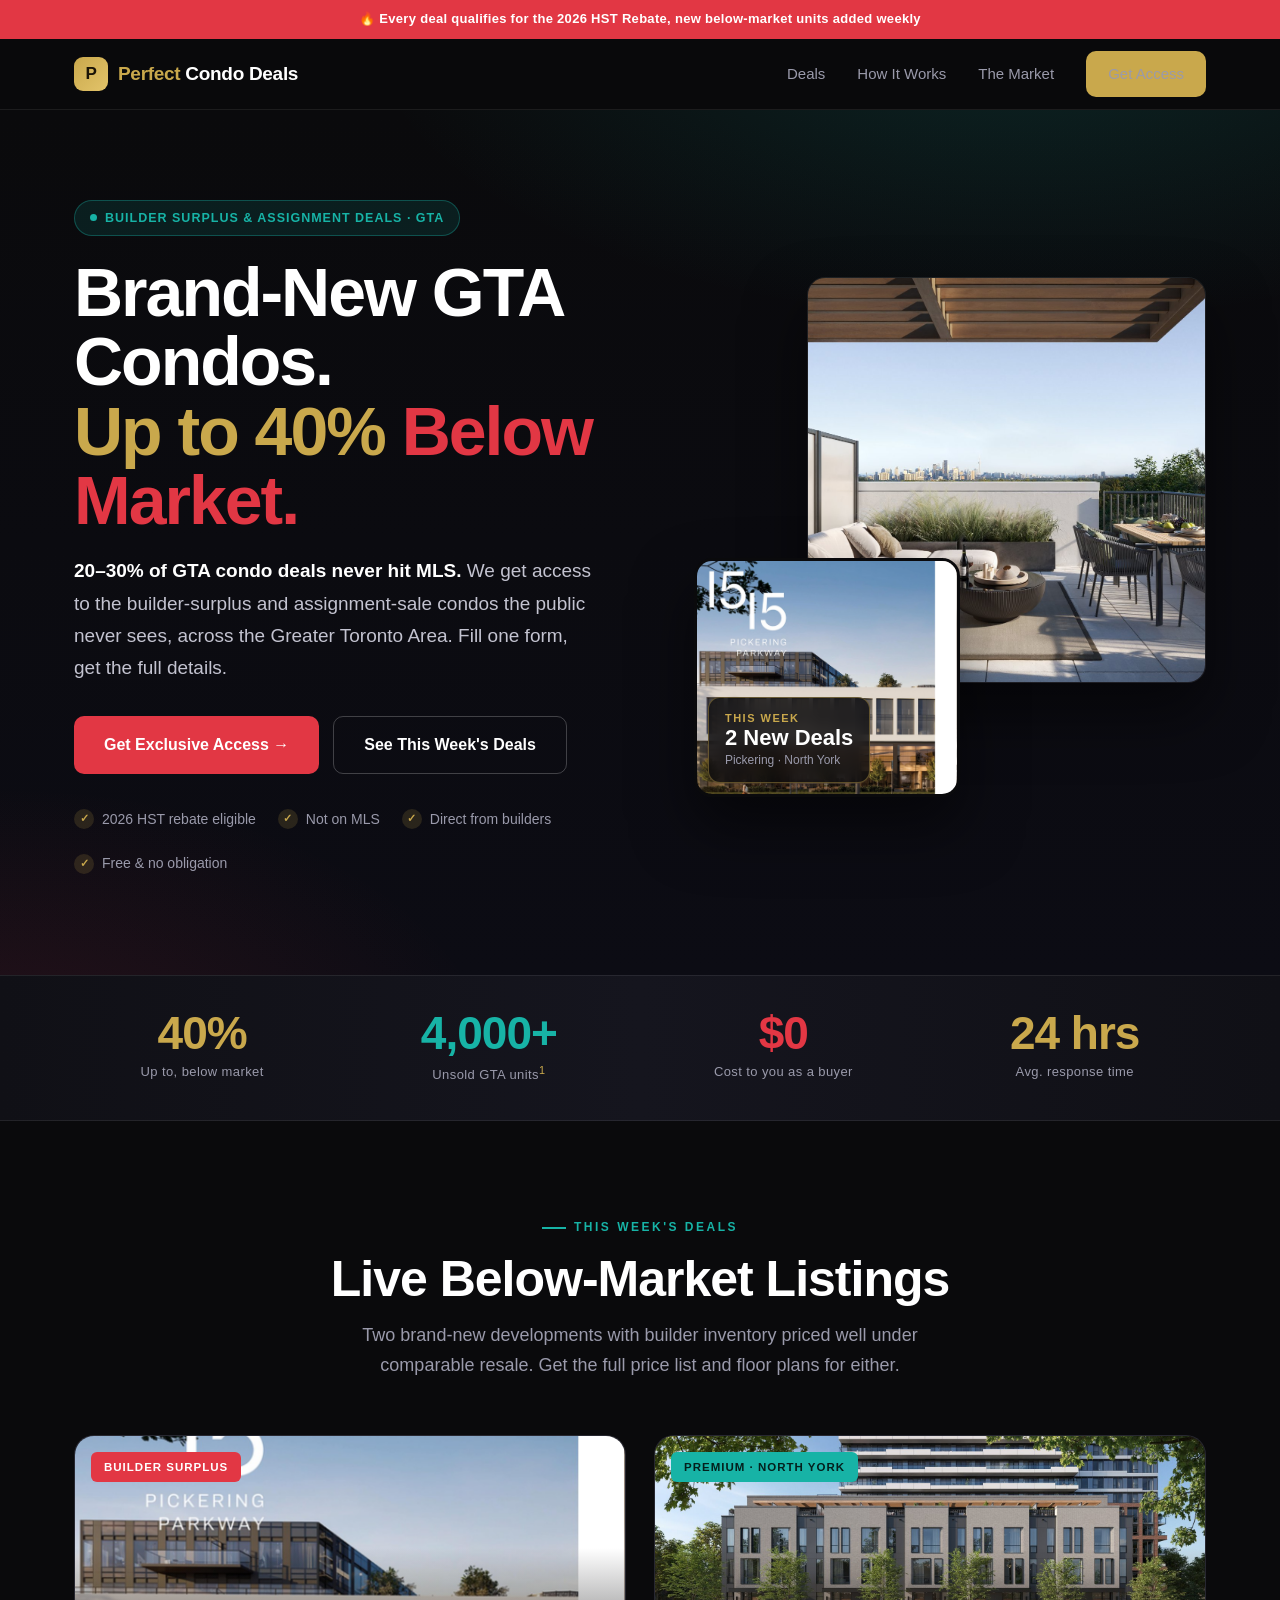
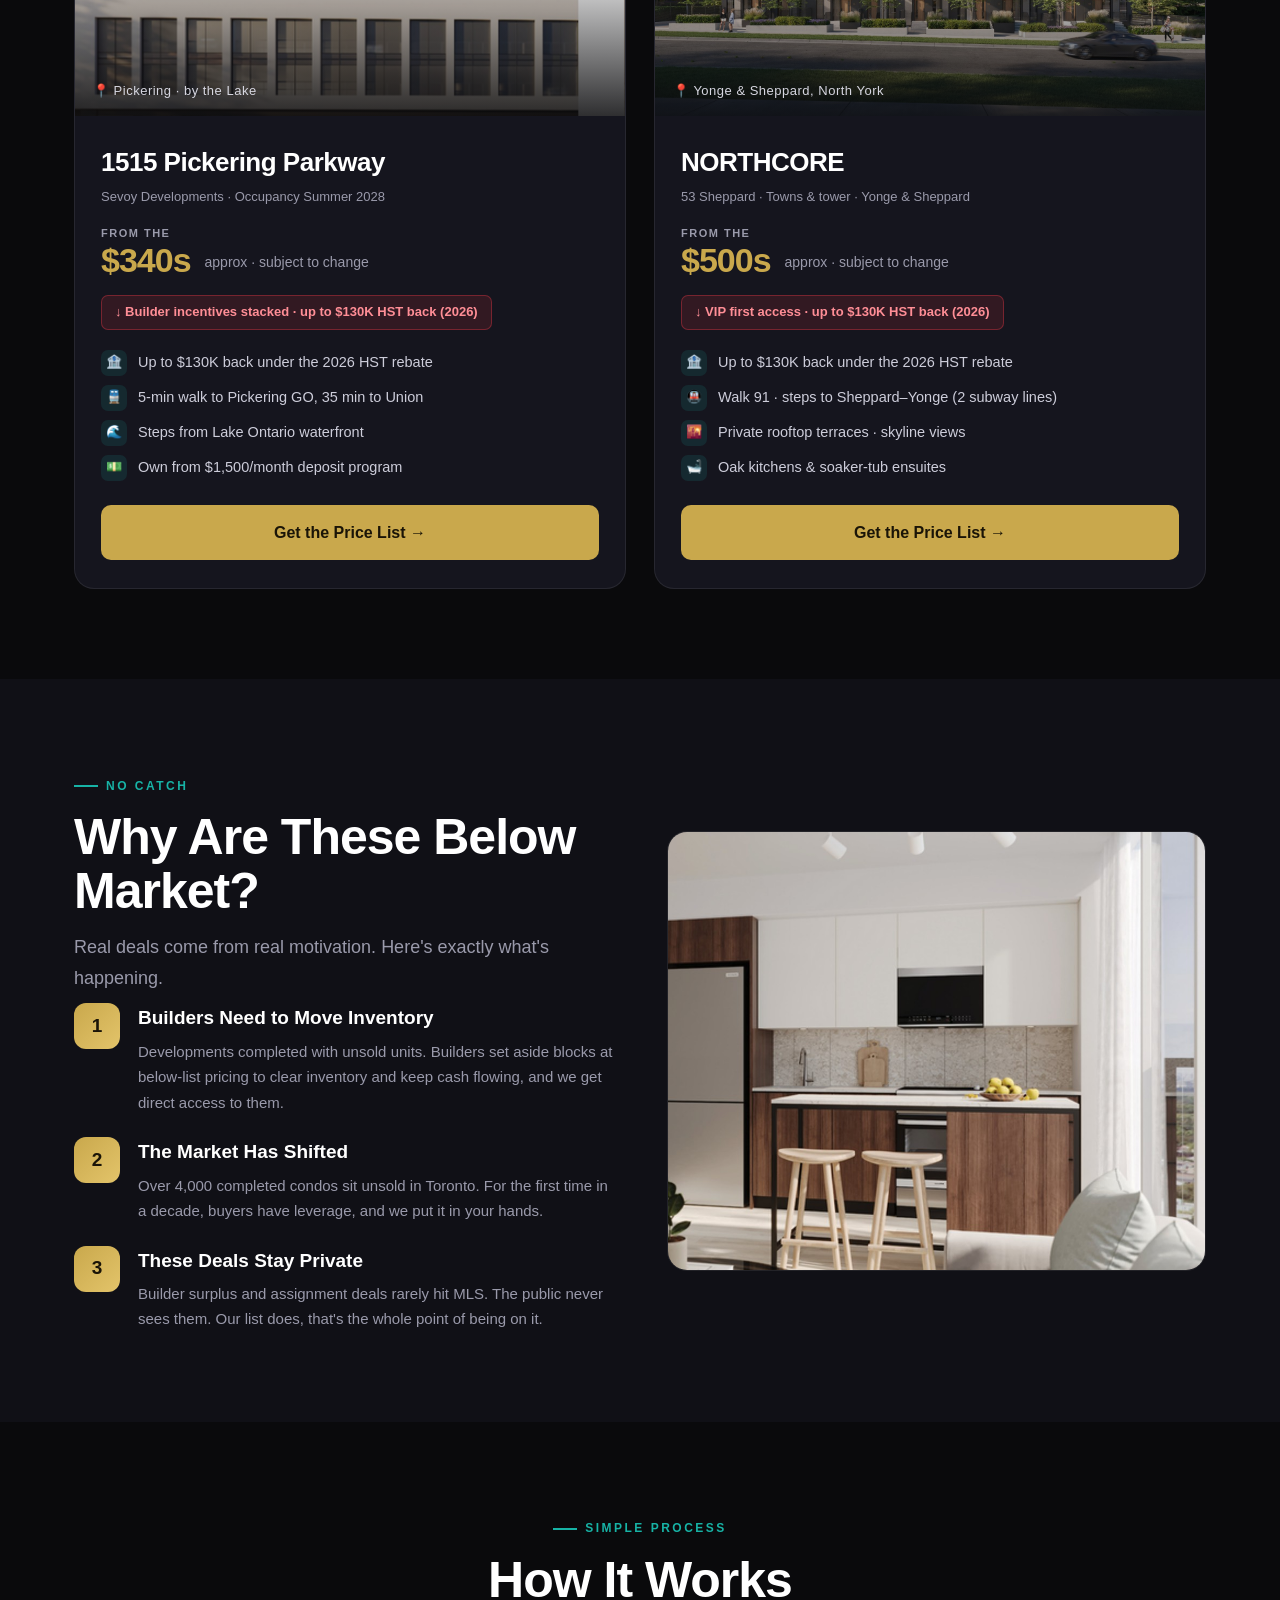
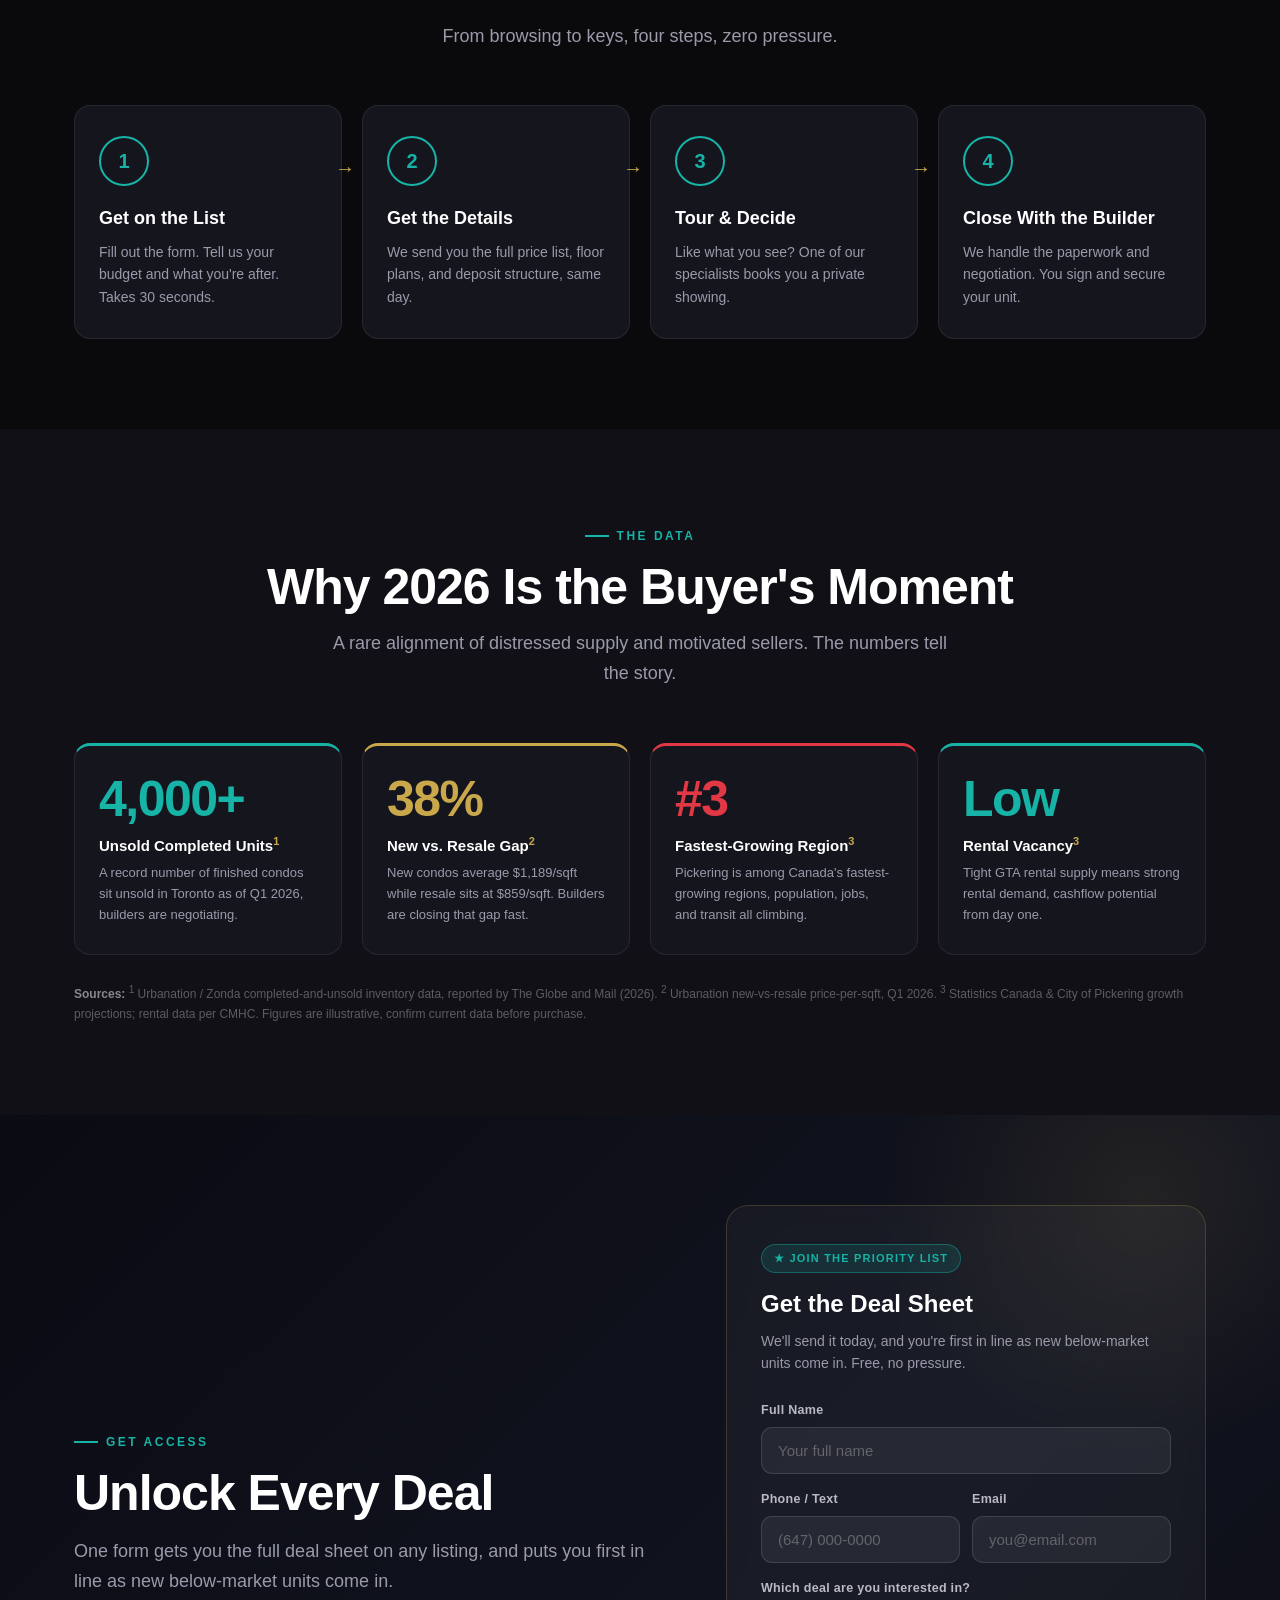
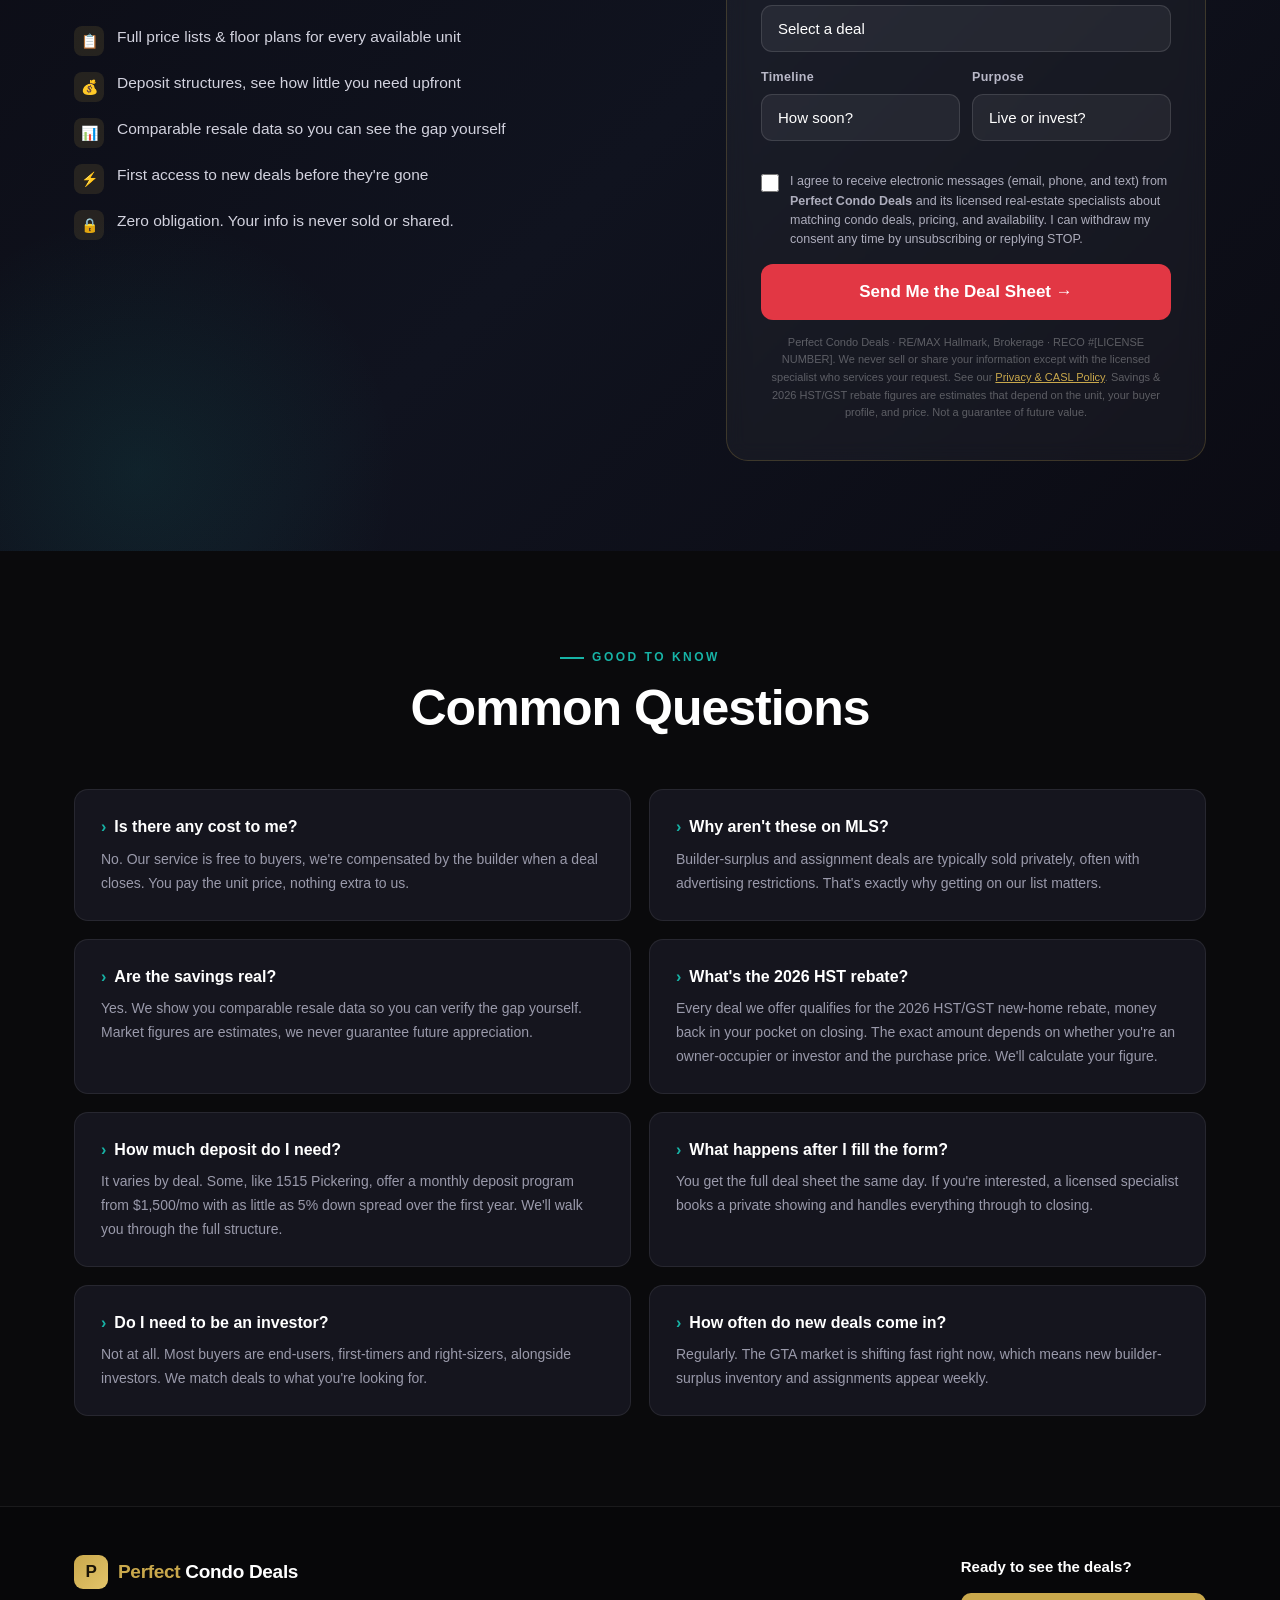
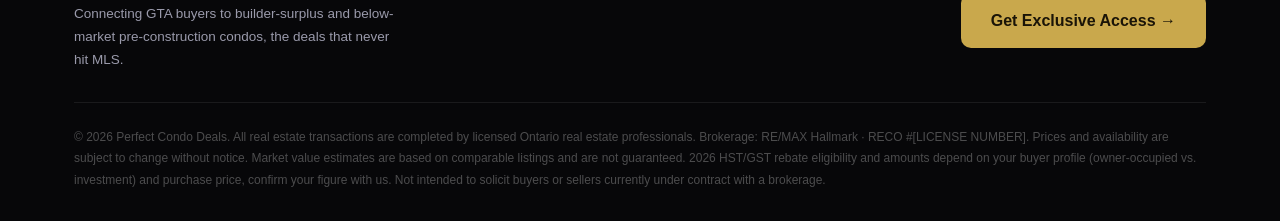
==== commit eaba9f64: "Humanizer pass on remaining landing pages Clear body em dashes from the GTA lander, off-market-list," ====
--- a/landing-page/index.html
+++ b/landing-page/index.html
@@ -237,7 +237,7 @@
 <body>
 
 <!-- TOP BAR -->
-<div class="topbar">🔥 <b>Every deal qualifies for the 2026 HST Rebate</b> — new below-market units added weekly</div>
+<div class="topbar">🔥 <b>Every deal qualifies for the 2026 HST Rebate</b>, new below-market units added weekly</div>
 
 <!-- NAV -->
 <nav>
@@ -258,7 +258,7 @@
     <div class="hero-left">
       <div class="hero-badge"><span class="dot"></span> Builder Surplus &amp; Assignment Deals · GTA</div>
       <h1>Brand-New GTA Condos.<br><span class="hl">Up to 40%</span> <span class="hl-red">Below Market.</span></h1>
-      <p class="sub"><b style="color:#fff">20–30% of GTA condo deals never hit MLS.</b> We get access to the builder-surplus and assignment-sale condos the public never sees — across the Greater Toronto Area. Fill one form, get the full details.</p>
+      <p class="sub"><b style="color:#fff">20–30% of GTA condo deals never hit MLS.</b> We get access to the builder-surplus and assignment-sale condos the public never sees, across the Greater Toronto Area. Fill one form, get the full details.</p>
       <div class="hero-ctas">
         <a href="#access" class="btn btn-red">Get Exclusive Access →</a>
         <a href="#deals" class="btn btn-ghost">See This Week's Deals</a>
@@ -319,7 +319,7 @@
           <span class="deal-save">↓ Builder incentives stacked · up to $130K HST back (2026)</span>
           <div class="deal-feats">
             <div class="deal-feat"><span class="fi">🏦</span> Up to $130K back under the 2026 HST rebate</div>
-            <div class="deal-feat"><span class="fi">🚆</span> 5-min walk to Pickering GO — 35 min to Union</div>
+            <div class="deal-feat"><span class="fi">🚆</span> 5-min walk to Pickering GO, 35 min to Union</div>
             <div class="deal-feat"><span class="fi">🌊</span> Steps from Lake Ontario waterfront</div>
             <div class="deal-feat"><span class="fi">💵</span> Own from $1,500/month deposit program</div>
           </div>
@@ -366,15 +366,15 @@
       <div class="why-list">
         <div class="why-item">
           <div class="why-num">1</div>
-          <div><h3>Builders Need to Move Inventory</h3><p>Developments completed with unsold units. Builders set aside blocks at below-list pricing to clear inventory and keep cash flowing — and we get direct access to them.</p></div>
+          <div><h3>Builders Need to Move Inventory</h3><p>Developments completed with unsold units. Builders set aside blocks at below-list pricing to clear inventory and keep cash flowing, and we get direct access to them.</p></div>
         </div>
         <div class="why-item">
           <div class="why-num">2</div>
-          <div><h3>The Market Has Shifted</h3><p>Over 4,000 completed condos sit unsold in Toronto. For the first time in a decade, buyers have leverage — and we put it in your hands.</p></div>
+          <div><h3>The Market Has Shifted</h3><p>Over 4,000 completed condos sit unsold in Toronto. For the first time in a decade, buyers have leverage, and we put it in your hands.</p></div>
         </div>
         <div class="why-item">
           <div class="why-num">3</div>
-          <div><h3>These Deals Stay Private</h3><p>Builder surplus and assignment deals rarely hit MLS. The public never sees them. Our list does — that's the whole point of being on it.</p></div>
+          <div><h3>These Deals Stay Private</h3><p>Builder surplus and assignment deals rarely hit MLS. The public never sees them. Our list does, that's the whole point of being on it.</p></div>
         </div>
       </div>
     </div>
@@ -388,11 +388,11 @@
     <div class="center">
       <span class="kicker">Simple Process</span>
       <h2 class="title">How It Works</h2>
-      <p class="lead">From browsing to keys — four steps, zero pressure.</p>
+      <p class="lead">From browsing to keys, four steps, zero pressure.</p>
     </div>
     <div class="steps">
       <div class="step"><div class="sn">1</div><h3>Get on the List</h3><p>Fill out the form. Tell us your budget and what you're after. Takes 30 seconds.</p><span class="arr">→</span></div>
-      <div class="step"><div class="sn">2</div><h3>Get the Details</h3><p>We send you the full price list, floor plans, and deposit structure — same day.</p><span class="arr">→</span></div>
+      <div class="step"><div class="sn">2</div><h3>Get the Details</h3><p>We send you the full price list, floor plans, and deposit structure, same day.</p><span class="arr">→</span></div>
       <div class="step"><div class="sn">3</div><h3>Tour &amp; Decide</h3><p>Like what you see? One of our specialists books you a private showing.</p><span class="arr">→</span></div>
       <div class="step"><div class="sn">4</div><h3>Close With the Builder</h3><p>We handle the paperwork and negotiation. You sign and secure your unit.</p></div>
     </div>
@@ -408,16 +408,16 @@
       <p class="lead">A rare alignment of distressed supply and motivated sellers. The numbers tell the story.</p>
     </div>
     <div class="mkt-grid">
-      <div class="mkt"><div class="mn">4,000+</div><h3>Unsold Completed Units<sup>1</sup></h3><p>A record number of finished condos sit unsold in Toronto as of Q1 2026 — builders are negotiating.</p></div>
+      <div class="mkt"><div class="mn">4,000+</div><h3>Unsold Completed Units<sup>1</sup></h3><p>A record number of finished condos sit unsold in Toronto as of Q1 2026, builders are negotiating.</p></div>
       <div class="mkt"><div class="mn">38%</div><h3>New vs. Resale Gap<sup>2</sup></h3><p>New condos average $1,189/sqft while resale sits at $859/sqft. Builders are closing that gap fast.</p></div>
-      <div class="mkt"><div class="mn">#3</div><h3>Fastest-Growing Region<sup>3</sup></h3><p>Pickering is among Canada's fastest-growing regions — population, jobs, and transit all climbing.</p></div>
-      <div class="mkt"><div class="mn">Low</div><h3>Rental Vacancy<sup>3</sup></h3><p>Tight GTA rental supply means strong rental demand — cashflow potential from day one.</p></div>
+      <div class="mkt"><div class="mn">#3</div><h3>Fastest-Growing Region<sup>3</sup></h3><p>Pickering is among Canada's fastest-growing regions, population, jobs, and transit all climbing.</p></div>
+      <div class="mkt"><div class="mn">Low</div><h3>Rental Vacancy<sup>3</sup></h3><p>Tight GTA rental supply means strong rental demand, cashflow potential from day one.</p></div>
     </div>
     <p class="sources">
       <b>Sources:</b>
       <sup>1</sup> Urbanation / Zonda completed-and-unsold inventory data, reported by The Globe and Mail (2026).
       <sup>2</sup> Urbanation new-vs-resale price-per-sqft, Q1 2026.
-      <sup>3</sup> Statistics Canada &amp; City of Pickering growth projections; rental data per CMHC. Figures are illustrative — confirm current data before purchase.
+      <sup>3</sup> Statistics Canada &amp; City of Pickering growth projections; rental data per CMHC. Figures are illustrative, confirm current data before purchase.
     </p>
   </div>
 </section>
@@ -428,10 +428,10 @@
     <div class="form-left">
       <span class="kicker">Get Access</span>
       <h2 class="title">Unlock Every Deal</h2>
-      <p class="lead">One form gets you the full deal sheet on any listing — and puts you first in line as new below-market units come in.</p>
+      <p class="lead">One form gets you the full deal sheet on any listing, and puts you first in line as new below-market units come in.</p>
       <div class="form-benefits">
         <div class="fb"><span class="fbi">📋</span> Full price lists &amp; floor plans for every available unit</div>
-        <div class="fb"><span class="fbi">💰</span> Deposit structures — see how little you need upfront</div>
+        <div class="fb"><span class="fbi">💰</span> Deposit structures, see how little you need upfront</div>
         <div class="fb"><span class="fbi">📊</span> Comparable resale data so you can see the gap yourself</div>
         <div class="fb"><span class="fbi">⚡</span> First access to new deals before they're gone</div>
         <div class="fb"><span class="fbi">🔒</span> Zero obligation. Your info is never sold or shared.</div>
@@ -441,7 +441,7 @@
       <div id="form-box">
         <span style="display:inline-block;background:rgba(23,179,166,.14);border:1px solid rgba(23,179,166,.4);color:var(--teal);font-size:11px;font-weight:700;letter-spacing:1.2px;text-transform:uppercase;padding:5px 12px;border-radius:30px;margin-bottom:12px">★ Join the Priority List</span>
         <h3>Get the Deal Sheet</h3>
-        <p class="cs">We'll send it today — and you're first in line as new below-market units come in. Free, no pressure.</p>
+        <p class="cs">We'll send it today, and you're first in line as new below-market units come in. Free, no pressure.</p>
         <form id="lead" onsubmit="submitLead(event)">
           <div class="fg"><label>Full Name</label><input type="text" name="name" placeholder="Your full name" required autocomplete="name" /></div>
           <div class="frow">
@@ -460,7 +460,7 @@
             <div class="fg"><label>Timeline</label>
               <select name="timeline" required>
                 <option value="" disabled selected>How soon?</option>
-                <option value="asap">ASAP — I'm ready</option>
+                <option value="asap">ASAP, I'm ready</option>
                 <option value="3mo">Within 3 months</option>
                 <option value="6mo">Within 6 months</option>
                 <option value="browsing">Just exploring</option>
@@ -505,13 +505,13 @@
       <h2 class="title">Common Questions</h2>
     </div>
     <div class="faq">
-      <div class="qa"><h4>Is there any cost to me?</h4><p>No. Our service is free to buyers — we're compensated by the builder when a deal closes. You pay the unit price, nothing extra to us.</p></div>
+      <div class="qa"><h4>Is there any cost to me?</h4><p>No. Our service is free to buyers, we're compensated by the builder when a deal closes. You pay the unit price, nothing extra to us.</p></div>
       <div class="qa"><h4>Why aren't these on MLS?</h4><p>Builder-surplus and assignment deals are typically sold privately, often with advertising restrictions. That's exactly why getting on our list matters.</p></div>
-      <div class="qa"><h4>Are the savings real?</h4><p>Yes. We show you comparable resale data so you can verify the gap yourself. Market figures are estimates — we never guarantee future appreciation.</p></div>
-      <div class="qa"><h4>What's the 2026 HST rebate?</h4><p>Every deal we offer qualifies for the 2026 HST/GST new-home rebate — money back in your pocket on closing. The exact amount depends on whether you're an owner-occupier or investor and the purchase price. We'll calculate your figure.</p></div>
-      <div class="qa"><h4>How much deposit do I need?</h4><p>It varies by deal. Some — like 1515 Pickering — offer a monthly deposit program from $1,500/mo with as little as 5% down spread over the first year. We'll walk you through the full structure.</p></div>
+      <div class="qa"><h4>Are the savings real?</h4><p>Yes. We show you comparable resale data so you can verify the gap yourself. Market figures are estimates, we never guarantee future appreciation.</p></div>
+      <div class="qa"><h4>What's the 2026 HST rebate?</h4><p>Every deal we offer qualifies for the 2026 HST/GST new-home rebate, money back in your pocket on closing. The exact amount depends on whether you're an owner-occupier or investor and the purchase price. We'll calculate your figure.</p></div>
+      <div class="qa"><h4>How much deposit do I need?</h4><p>It varies by deal. Some, like 1515 Pickering, offer a monthly deposit program from $1,500/mo with as little as 5% down spread over the first year. We'll walk you through the full structure.</p></div>
       <div class="qa"><h4>What happens after I fill the form?</h4><p>You get the full deal sheet the same day. If you're interested, a licensed specialist books a private showing and handles everything through to closing.</p></div>
-      <div class="qa"><h4>Do I need to be an investor?</h4><p>Not at all. Most buyers are end-users — first-timers and right-sizers — alongside investors. We match deals to what you're looking for.</p></div>
+      <div class="qa"><h4>Do I need to be an investor?</h4><p>Not at all. Most buyers are end-users, first-timers and right-sizers, alongside investors. We match deals to what you're looking for.</p></div>
       <div class="qa"><h4>How often do new deals come in?</h4><p>Regularly. The GTA market is shifting fast right now, which means new builder-surplus inventory and assignments appear weekly.</p></div>
     </div>
   </div>
@@ -523,7 +523,7 @@
     <div class="foot-top">
       <div class="foot-brand">
         <a class="logo" href="#top"><span class="mark">P</span><span><span class="pc">Perfect</span> Condo Deals</span></a>
-        <p>Connecting GTA buyers to builder-surplus and below-market pre-construction condos — the deals that never hit MLS.</p>
+        <p>Connecting GTA buyers to builder-surplus and below-market pre-construction condos, the deals that never hit MLS.</p>
       </div>
       <div class="foot-cta">
         <h4>Ready to see the deals?</h4>
@@ -532,7 +532,7 @@
     </div>
     <p class="foot-fine">
       &copy; 2026 Perfect Condo Deals. All real estate transactions are completed by licensed Ontario real estate professionals. Brokerage: RE/MAX Hallmark · RECO #[LICENSE NUMBER].
-      Prices and availability are subject to change without notice. Market value estimates are based on comparable listings and are not guaranteed. 2026 HST/GST rebate eligibility and amounts depend on your buyer profile (owner-occupied vs. investment) and purchase price — confirm your figure with us. Not intended to solicit buyers or sellers currently under contract with a brokerage.
+      Prices and availability are subject to change without notice. Market value estimates are based on comparable listings and are not guaranteed. 2026 HST/GST rebate eligibility and amounts depend on your buyer profile (owner-occupied vs. investment) and purchase price, confirm your figure with us. Not intended to solicit buyers or sellers currently under contract with a brokerage.
     </p>
   </div>
 </footer>
@@ -558,7 +558,7 @@
       utm_source:qp('utm_source'),utm_medium:qp('utm_medium'),utm_campaign:qp('utm_campaign'),utm_content:qp('utm_content'),utm_term:qp('utm_term'),
       gclid:qp('gclid'),fbclid:qp('fbclid'),timestamp:new Date().toISOString()};
 
-    // === CRM WEBHOOK — wire this to your CRM / automation ===
+    // === CRM WEBHOOK, wire this to your CRM / automation ===
     // Works with GoHighLevel, HubSpot, Zapier, Make, or a Google Apps Script endpoint.
     // Replace the URL below, then uncomment:
     /*
@@ -570,7 +570,7 @@
 
     // Fallback so no lead is ever lost while the CRM is being wired up:
     var body=encodeURIComponent(Object.entries(data).map(function(kv){return kv[0]+': '+kv[1]}).join('\n'));
-    window.open('mailto:[LEADS_EMAIL]?subject='+encodeURIComponent('New Lead — '+data.deal)+'&body='+body,'_blank');
+    window.open('mailto:[LEADS_EMAIL]?subject='+encodeURIComponent('New Lead, '+data.deal)+'&body='+body,'_blank');
 
     document.getElementById('form-box').style.display='none';
     document.getElementById('ty').style.display='block';
@@ -586,7 +586,7 @@
 1. CRM: replace YOUR_CRM_WEBHOOK_URL in submitLead() with your CRM/Zapier/GoHighLevel webhook.
    Set [LEADS_EMAIL] as the fallback inbox.
 2. Tracking: paste Meta Pixel + Google Tag in <head>.
-3. Confirm with developer/deal sheet: NORTHCORE "from" price (now shown hedged as "from the $500s, approx" — aggregators cluster $495K–$506K, official = TBA), RE/MAX Hallmark, RECO #.
+3. Confirm with developer/deal sheet: NORTHCORE "from" price (now shown hedged as "from the $500s, approx", aggregators cluster $495K–$506K, official = TBA), RE/MAX Hallmark, RECO #.
 4. Deploy free: drag /landing-page to netlify.com/drop, or use Cloudflare Pages.
 ═══════════════════════════════════════
 -->
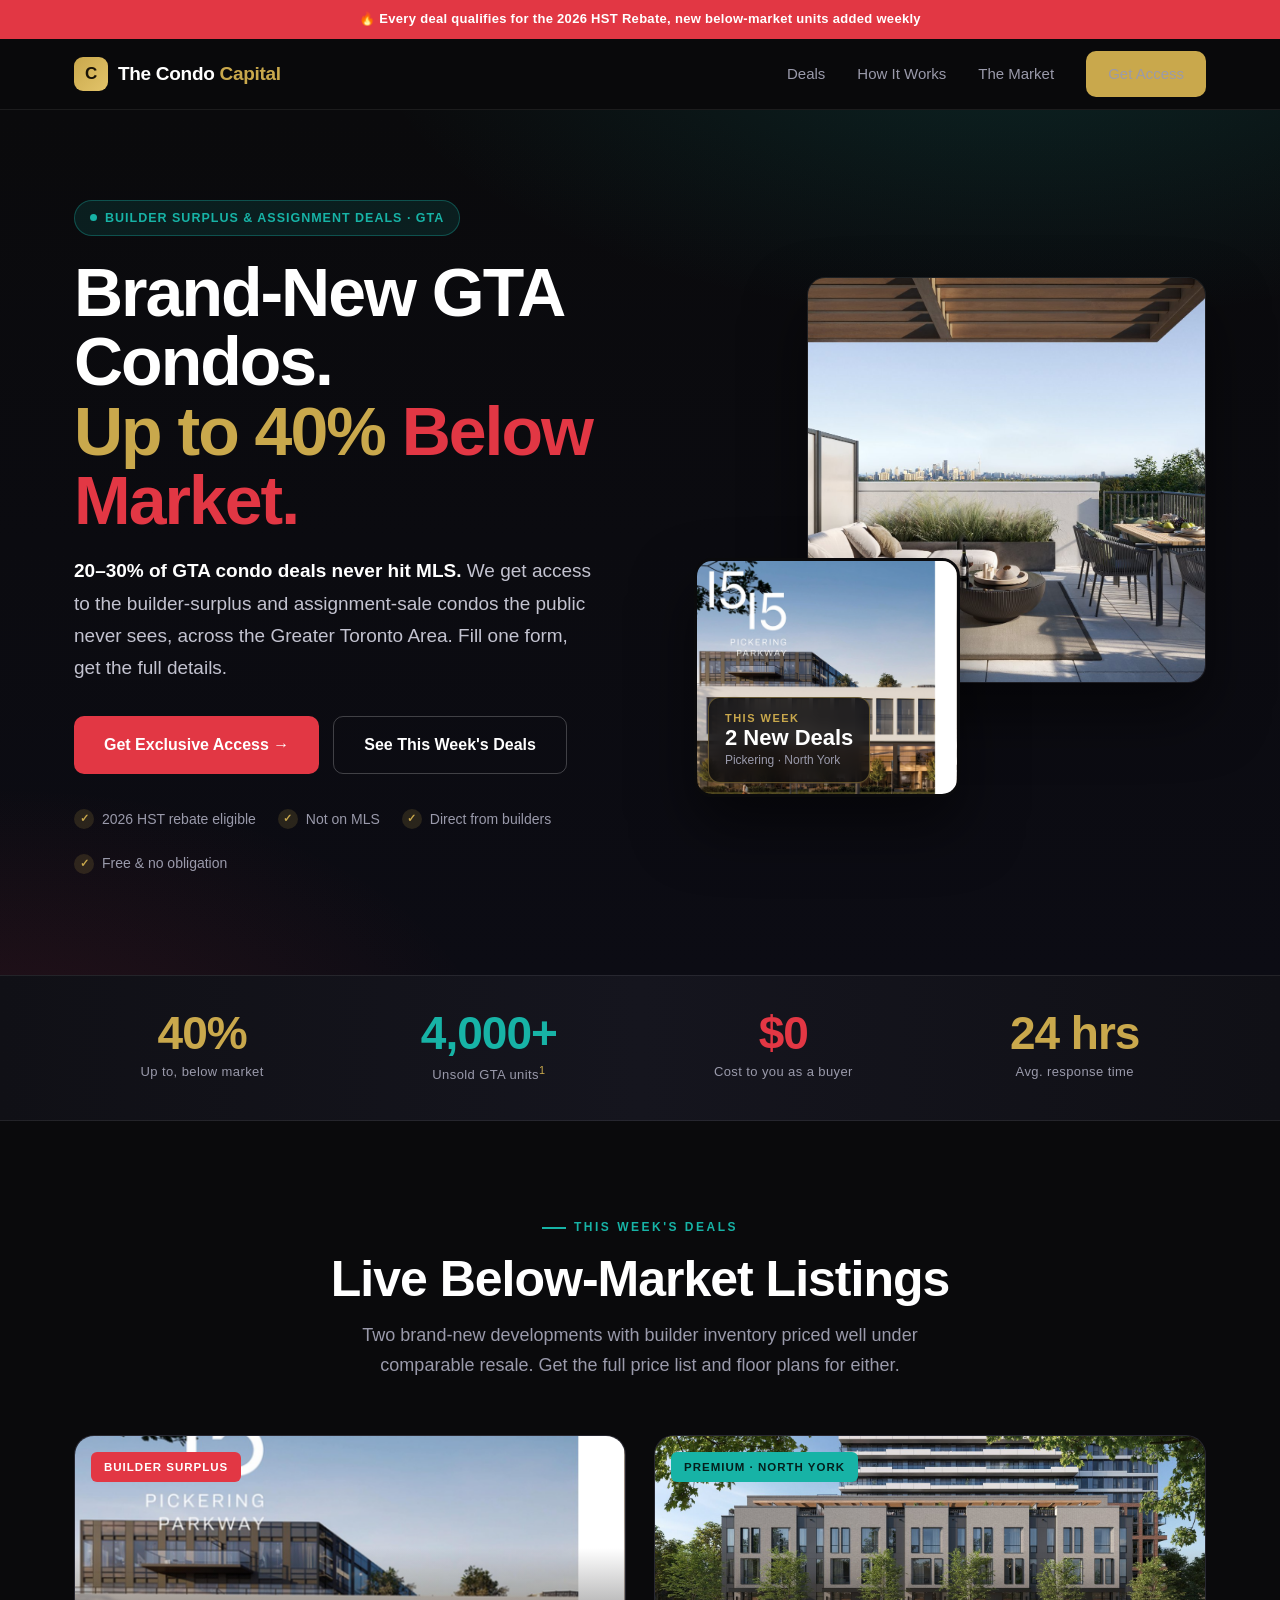
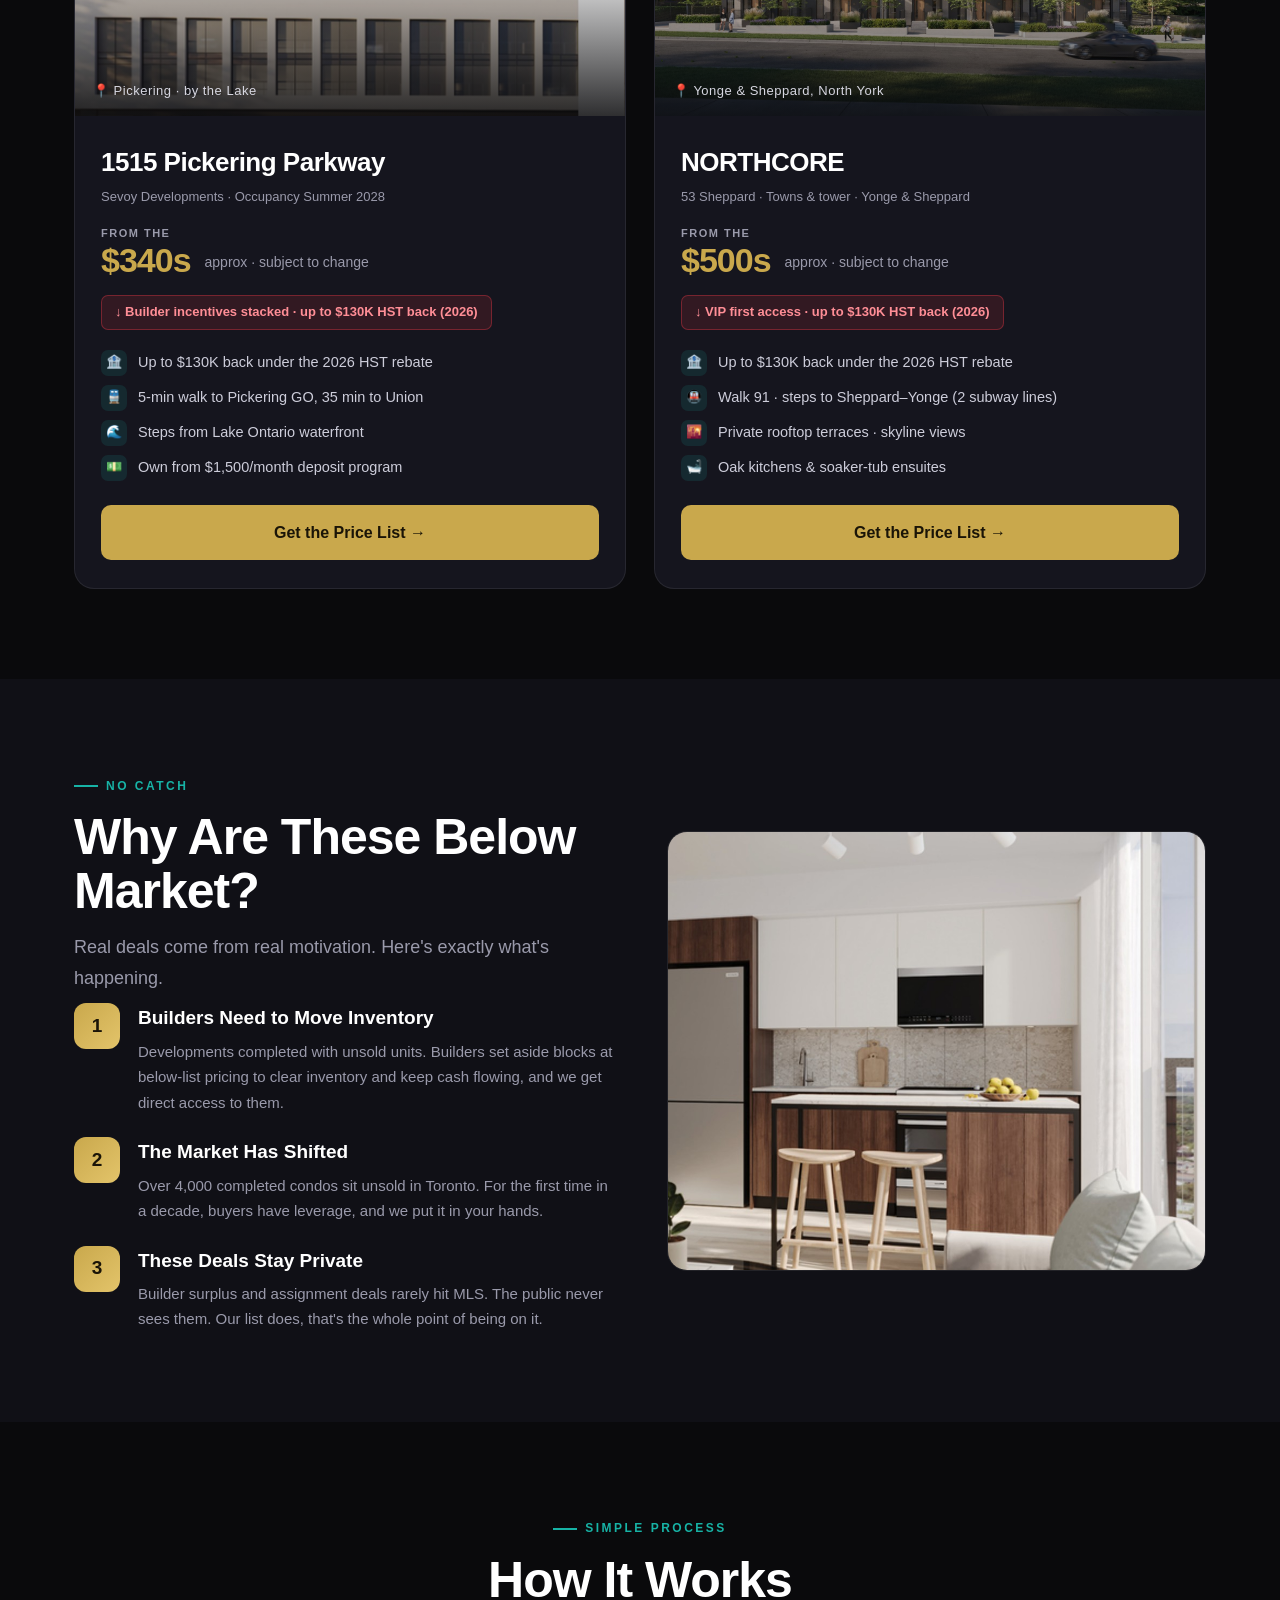
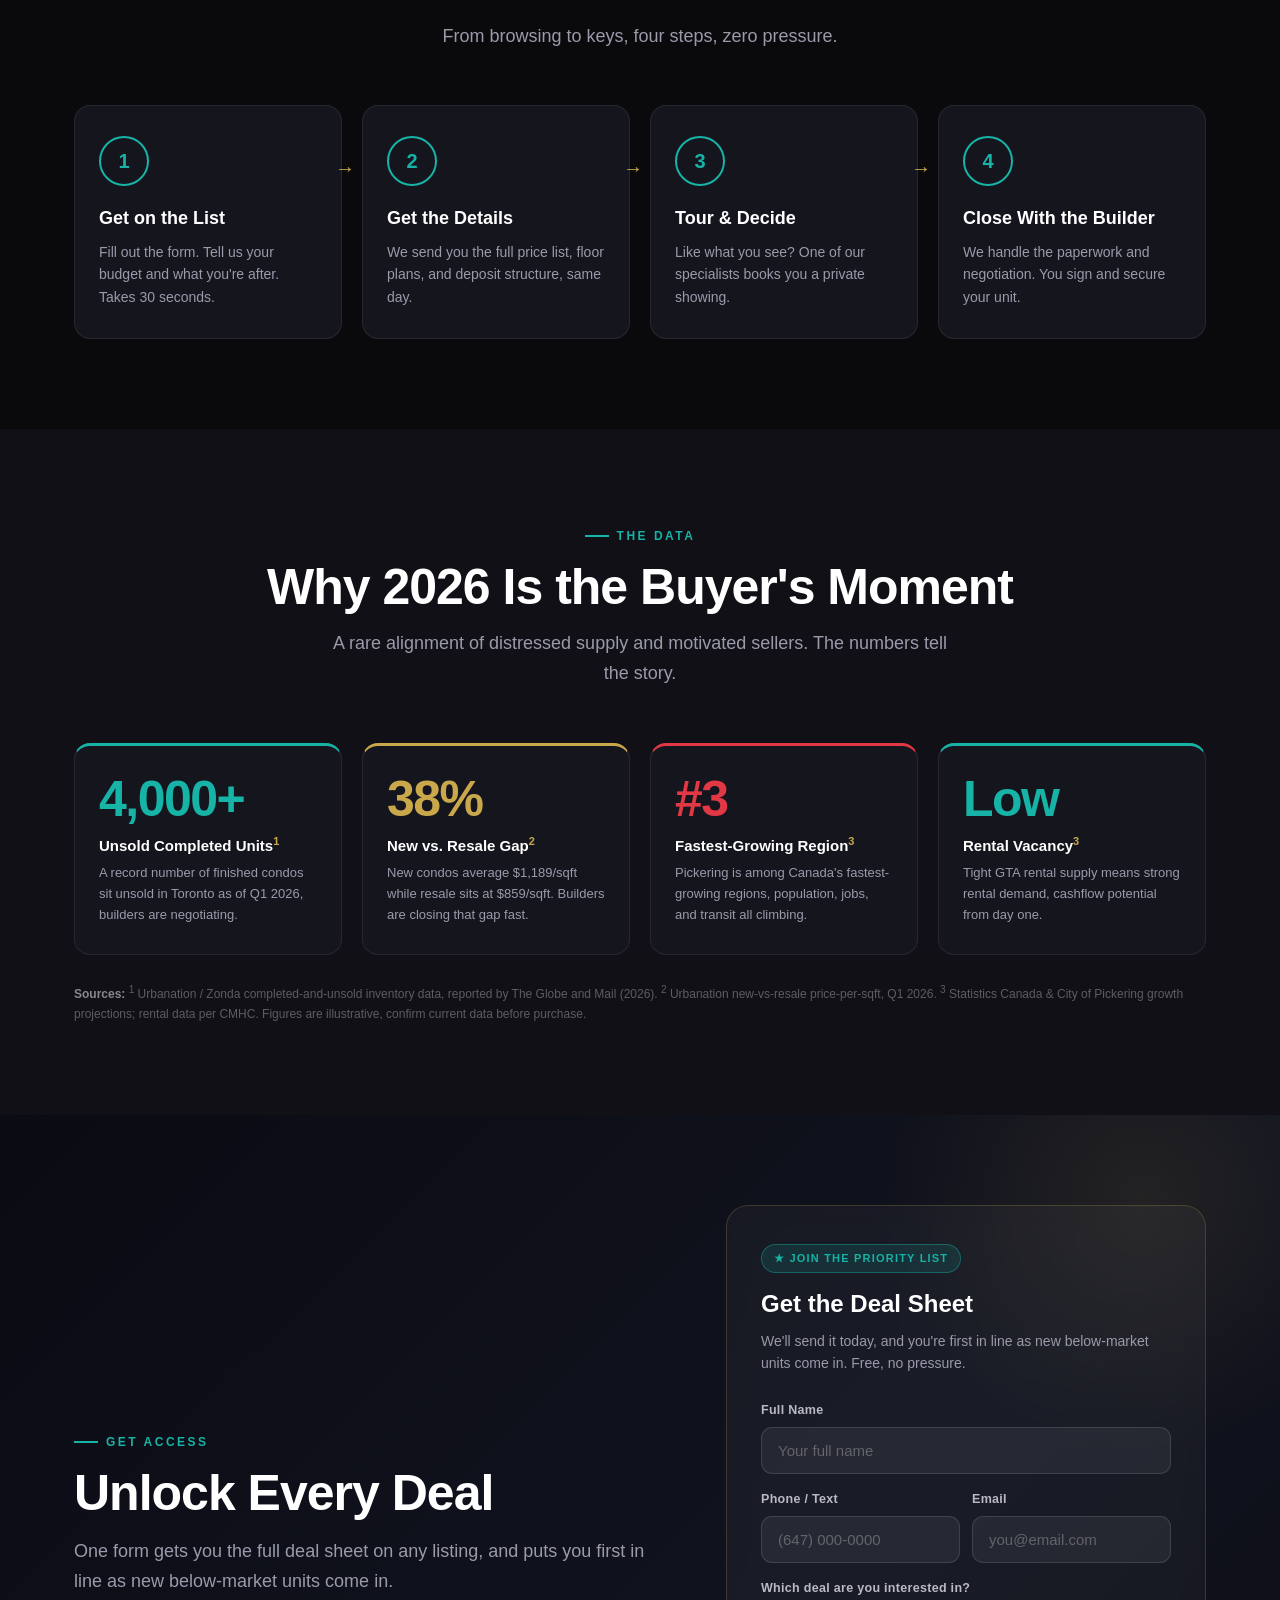
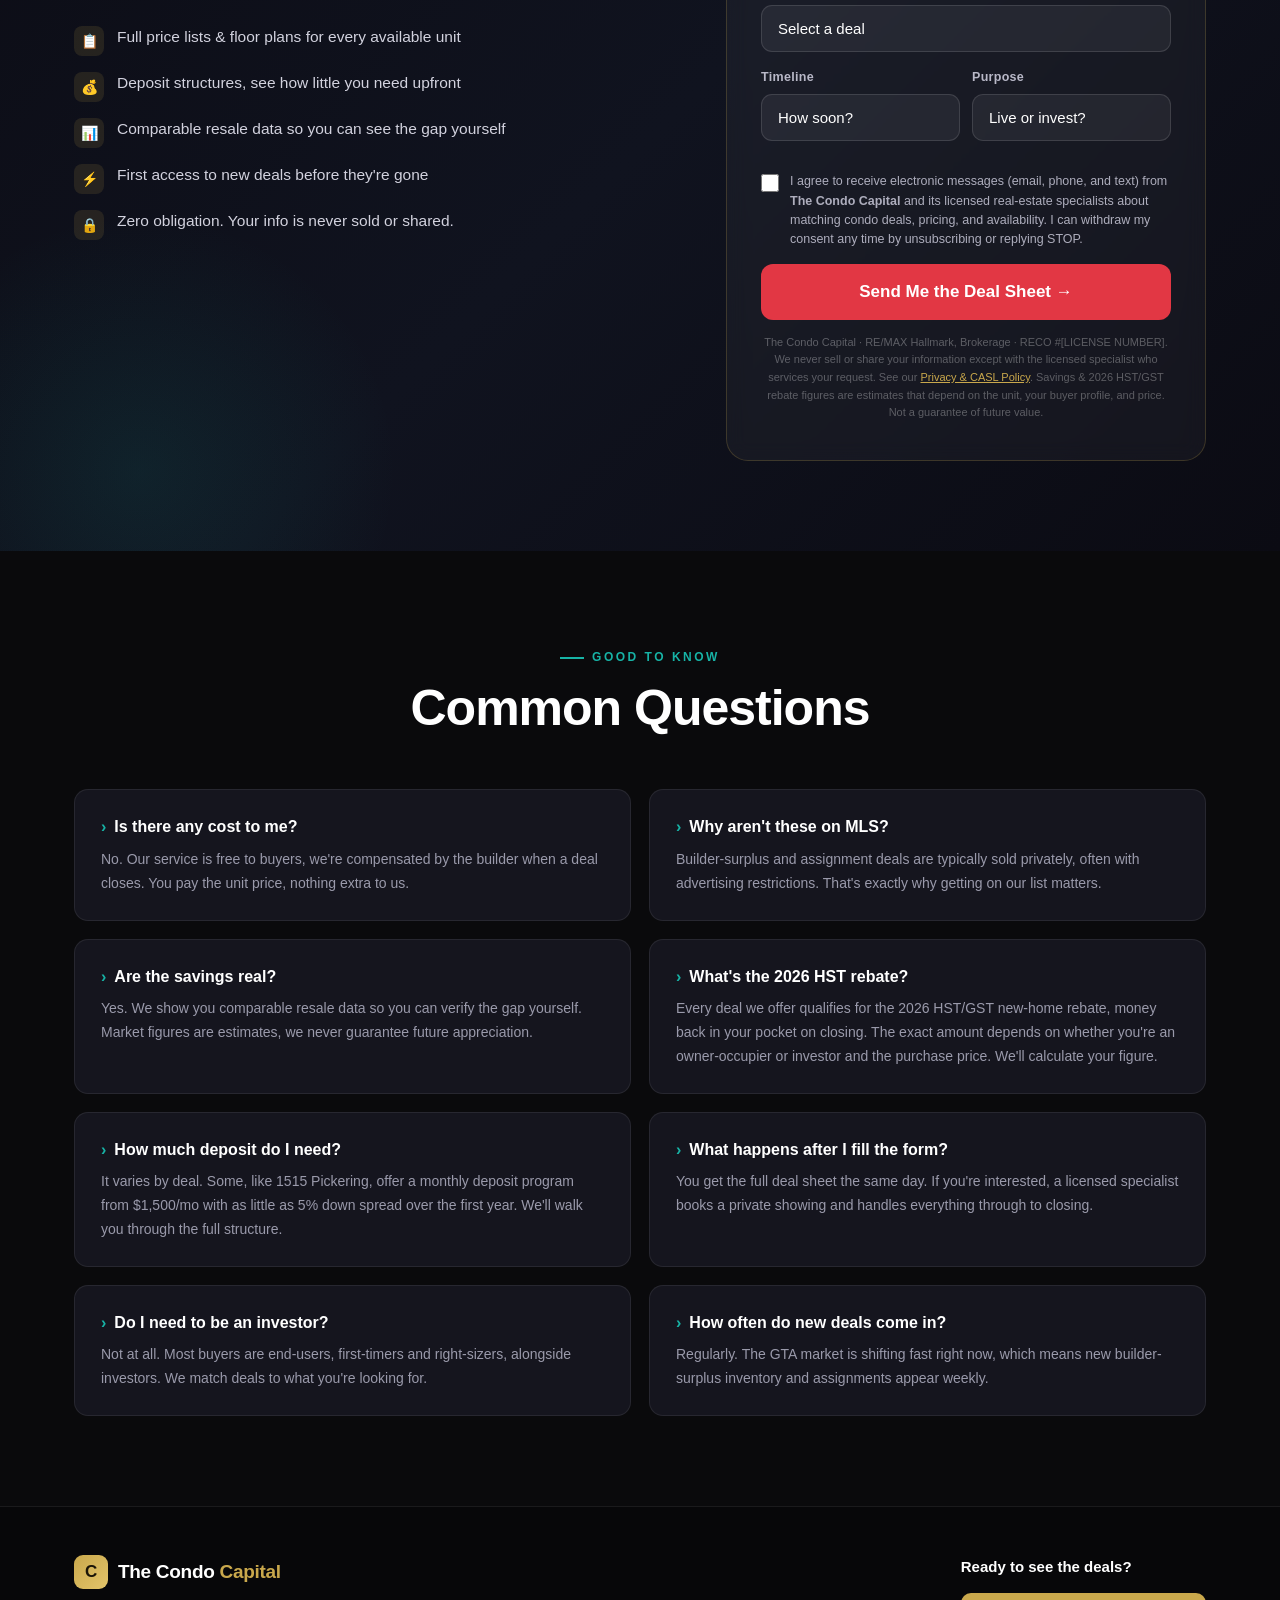
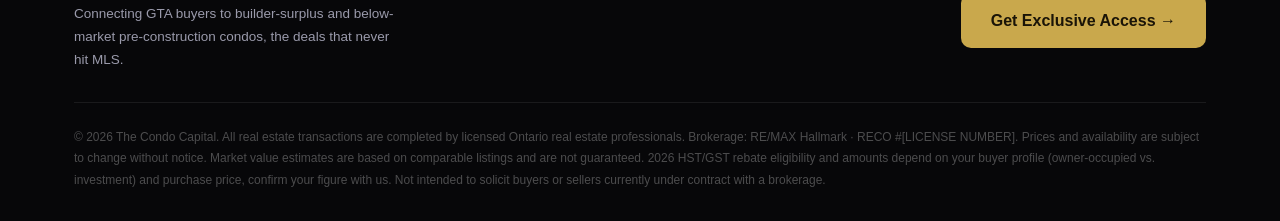
==== commit ea0b2acd: "Rebrand to The Condo Capital + analytics, schema, CRO, HST calculator - Rebrand: Perfect Condo Deals" ====
--- a/landing-page/index.html
+++ b/landing-page/index.html
@@ -3,7 +3,7 @@
 <head>
 <meta charset="UTF-8" />
 <meta name="viewport" content="width=device-width, initial-scale=1.0" />
-<title>Perfect Condo Deals — Brand-New GTA Condos Below Market</title>
+<title>The Condo Capital — Brand-New GTA Condos Below Market</title>
 <meta name="description" content="Builder-surplus and below-market pre-construction condos across the GTA. Get exclusive access to deals that never hit MLS. Prices up to 40% below market." />
 <style>
   *,*::before,*::after{margin:0;padding:0;box-sizing:border-box}
@@ -242,7 +242,7 @@
 <!-- NAV -->
 <nav>
   <div class="wrap nav-in">
-    <a class="logo" href="#top"><span class="mark">P</span><span><span class="pc">Perfect</span> Condo Deals</span></a>
+    <a class="logo" href="#top"><span class="mark">C</span><span>The Condo <span class="pc">Capital</span></span></a>
     <div class="nav-links">
       <a href="#deals">Deals</a>
       <a href="#how">How It Works</a>
@@ -478,12 +478,12 @@
           <!-- CASL EXPRESS CONSENT (required) -->
           <div class="consent">
             <input type="checkbox" id="consent" name="consent" required />
-            <label for="consent">I agree to receive electronic messages (email, phone, and text) from <b>Perfect Condo Deals</b> and its licensed real-estate specialists about matching condo deals, pricing, and availability. I can withdraw my consent any time by unsubscribing or replying STOP.</label>
+            <label for="consent">I agree to receive electronic messages (email, phone, and text) from <b>The Condo Capital</b> and its licensed real-estate specialists about matching condo deals, pricing, and availability. I can withdraw my consent any time by unsubscribing or replying STOP.</label>
           </div>
           <button type="submit" class="submit">Send Me the Deal Sheet →</button>
         </form>
         <p class="fine">
-          Perfect Condo Deals · RE/MAX Hallmark, Brokerage · RECO #[LICENSE NUMBER].
+          The Condo Capital · RE/MAX Hallmark, Brokerage · RECO #[LICENSE NUMBER].
           We never sell or share your information except with the licensed specialist who services your request. See our <a href="../privacy.html">Privacy &amp; CASL Policy</a>.
           Savings &amp; 2026 HST/GST rebate figures are estimates that depend on the unit, your buyer profile, and price. Not a guarantee of future value.
         </p>
@@ -522,7 +522,7 @@
   <div class="wrap">
     <div class="foot-top">
       <div class="foot-brand">
-        <a class="logo" href="#top"><span class="mark">P</span><span><span class="pc">Perfect</span> Condo Deals</span></a>
+        <a class="logo" href="#top"><span class="mark">C</span><span>The Condo <span class="pc">Capital</span></span></a>
         <p>Connecting GTA buyers to builder-surplus and below-market pre-construction condos, the deals that never hit MLS.</p>
       </div>
       <div class="foot-cta">
@@ -531,7 +531,7 @@
       </div>
     </div>
     <p class="foot-fine">
-      &copy; 2026 Perfect Condo Deals. All real estate transactions are completed by licensed Ontario real estate professionals. Brokerage: RE/MAX Hallmark · RECO #[LICENSE NUMBER].
+      &copy; 2026 The Condo Capital. All real estate transactions are completed by licensed Ontario real estate professionals. Brokerage: RE/MAX Hallmark · RECO #[LICENSE NUMBER].
       Prices and availability are subject to change without notice. Market value estimates are based on comparable listings and are not guaranteed. 2026 HST/GST rebate eligibility and amounts depend on your buyer profile (owner-occupied vs. investment) and purchase price, confirm your figure with us. Not intended to solicit buyers or sellers currently under contract with a brokerage.
     </p>
   </div>
@@ -551,7 +551,7 @@
     var f=e.target;
     var consentEl=document.getElementById('consent');
     if(!consentEl.checked){consentEl.focus();return;} // CASL: express consent required
-    var consentText="I agree to receive electronic messages (email, phone, and text) from Perfect Condo Deals and its licensed real-estate specialists about matching condo deals, pricing, and availability. I can withdraw my consent any time by unsubscribing or replying STOP.";
+    var consentText="I agree to receive electronic messages (email, phone, and text) from The Condo Capital and its licensed real-estate specialists about matching condo deals, pricing, and availability. I can withdraw my consent any time by unsubscribing or replying STOP.";
     var data={name:f.name.value,phone:f.phone.value,email:f.email.value,deal:f.deal.value,timeline:f.timeline.value,intent:f.intent.value,
       consent:true,consentText:consentText,consentTimestamp:new Date().toISOString(),
       source:'home',page:location.href,referrer:document.referrer,
